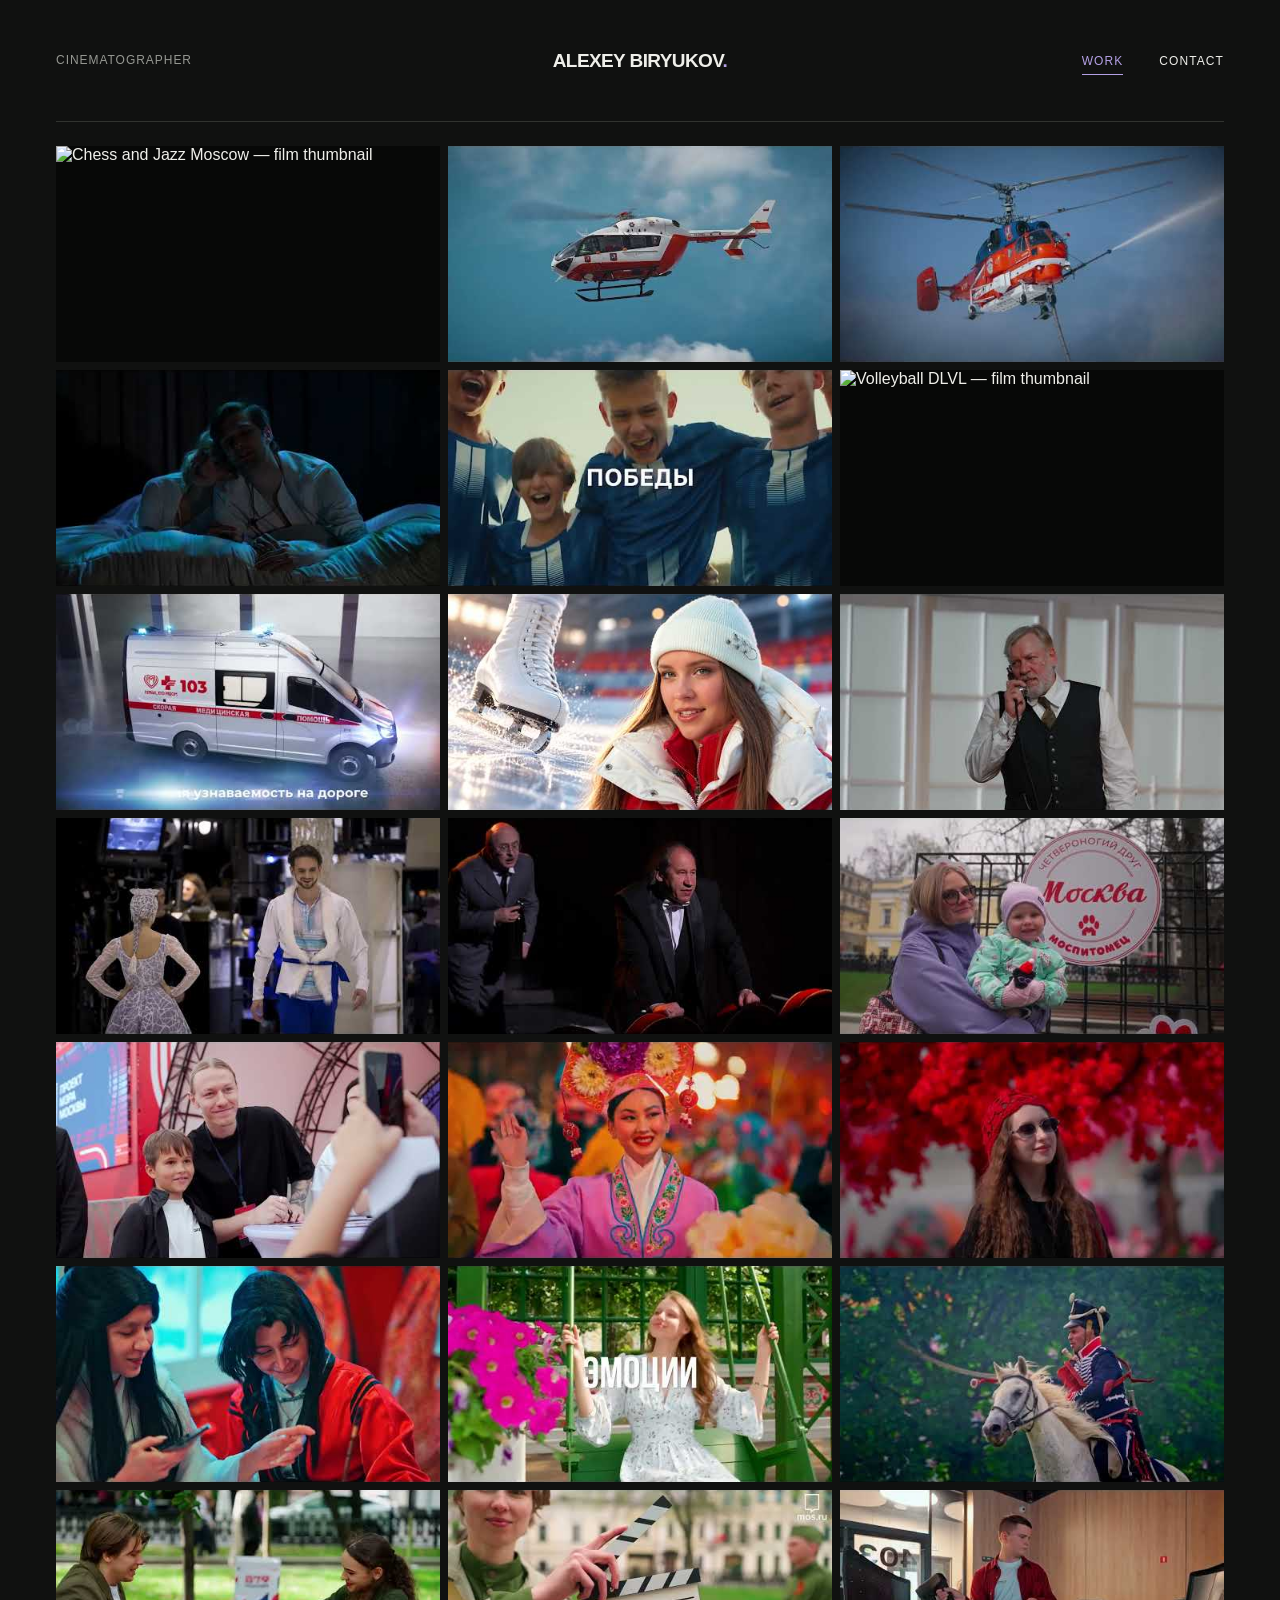
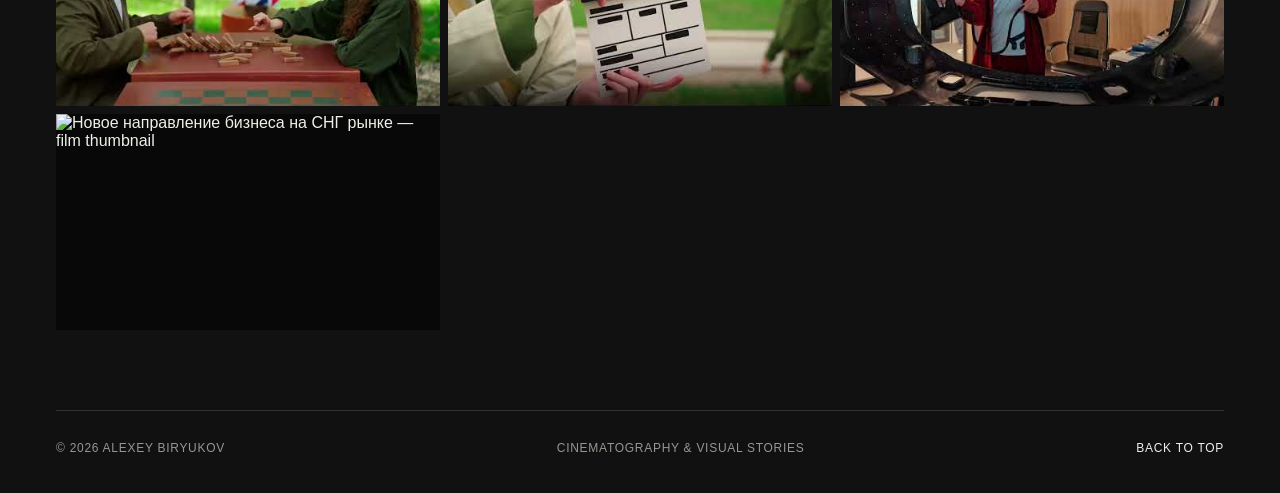
==== portfolio/index.html @ 1cf12673 "Connect all 18 matched RUTUBE copies and simplify player label" ====
<!doctype html>
<html lang="en">
<head>
  <meta charset="utf-8">
  <meta name="viewport" content="width=device-width, initial-scale=1">
  <meta name="theme-color" content="#101110">
  <meta name="description" content="Alexey Biryukov — cinematographer. Selected films and visual stories.">
  <title>Alexey Biryukov — Cinematographer</title>
  <link rel="icon" href="assets/favicon.svg" type="image/svg+xml">
  <link rel="stylesheet" href="styles.css?v=20261025-rutube-2">
  <script src="script.js?v=20261025-rutube-2" defer></script>
</head>
<body>
  <a class="skip-link" href="#work">Skip to work</a>
  <header class="site-header wrap">
    <span class="header-role">CINEMATOGRAPHER</span>
    <a class="wordmark" href="#top" aria-label="Alexey Biryukov — home">ALEXEY BIRYUKOV<span class="wordmark-dot">.</span></a>
    <nav aria-label="Main navigation">
      <a href="#work" aria-current="location">WORK</a>
      <a href="contact.html">CONTACT</a>
    </nav>
  </header>
  <main id="top">
    <section class="work wrap" id="work" aria-labelledby="work-title">
      <h1 class="visually-hidden" id="work-title">Alexey Biryukov — Work</h1>
      <div class="project-grid">
        <article class="project">
          <a class="project-preview" href="https://vimeo.com/1233458488" data-provider="vimeo" data-film="1233458488" data-title="Chess and Jazz Moscow" data-year="2026" data-duration="02:17" aria-label="Play Chess and Jazz Moscow">
            <img src="assets/chess-and-jazz.jpg" alt="Chess and Jazz Moscow — film thumbnail" width="1280" height="720" decoding="async">
            <span class="play-control" aria-hidden="true"><svg viewBox="0 0 24 24"><path d="m9 5 11 7-11 7Z" fill="currentColor"/></svg></span>
            <span class="preview-bottom"><span>Chess and Jazz Moscow</span><span>02:17</span></span>
          </a>
        </article>
        <article class="project">
          <a class="project-preview" href="https://www.youtube.com/watch?v=4YC6dkQCDuA" data-provider="youtube" data-film="4YC6dkQCDuA" data-title="Тактические учения по ликвидации пожара в комплексе высотных зданий" aria-label="Play Тактические учения по ликвидации пожара в комплексе высотных зданий">
            <img src="assets/youtube-4YC6dkQCDuA.jpg" alt="Тактические учения по ликвидации пожара в комплексе высотных зданий — film thumbnail" width="480" height="360" decoding="async">
            <span class="play-control" aria-hidden="true"><svg viewBox="0 0 24 24"><path d="m9 5 11 7-11 7Z" fill="currentColor"/></svg></span>
            <span class="preview-bottom"><span>Тактические учения по ликвидации пожара в комплексе высотных зданий</span><span>YouTube</span></span>
          </a>
        </article>
        <article class="project">
          <a class="project-preview" href="https://www.youtube.com/watch?v=8ewO22_iKRY" data-provider="youtube" data-film="8ewO22_iKRY" data-rutube="https://rutube.ru/video/private/145b2e53f9bdddb258f5649a69fe51ed/?p=450vq4P8IBsV1bPpIILTRw" data-title="Командно штабные учения" aria-label="Play Командно штабные учения">
            <img src="assets/youtube-8ewO22_iKRY.jpg" alt="Командно штабные учения — film thumbnail" width="480" height="360" decoding="async">
            <span class="play-control" aria-hidden="true"><svg viewBox="0 0 24 24"><path d="m9 5 11 7-11 7Z" fill="currentColor"/></svg></span>
            <span class="preview-bottom"><span>Командно штабные учения</span><span>YouTube</span></span>
          </a>
        </article>
        <article class="project">
          <a class="project-preview" href="https://www.youtube.com/watch?v=RvfMjYiypB0" data-provider="youtube" data-film="RvfMjYiypB0" data-rutube="https://rutube.ru/video/private/0df0de53f3f7be9fd464f7f9368309c0/?p=f9zIJ5e1gdu_Mg3Q4zWEKA" data-title="Серьги Примадонны  Театр на Ордынке" aria-label="Play Серьги Примадонны  Театр на Ордынке">
            <img src="assets/youtube-RvfMjYiypB0.jpg" alt="Серьги Примадонны  Театр на Ордынке — film thumbnail" width="480" height="360" loading="lazy" decoding="async">
            <span class="play-control" aria-hidden="true"><svg viewBox="0 0 24 24"><path d="m9 5 11 7-11 7Z" fill="currentColor"/></svg></span>
            <span class="preview-bottom"><span>Серьги Примадонны  Театр на Ордынке</span><span>YouTube</span></span>
          </a>
        </article>
        <article class="project">
          <a class="project-preview" href="https://www.youtube.com/watch?v=jBK-H5GsfAU" data-provider="youtube" data-film="jBK-H5GsfAU" data-rutube="https://rutube.ru/video/private/e685a7b7a64037cf6dd77be345446da7/?p=OcoLAkexvU_kjVS2_KOd3g" data-title="МосФото Видео" aria-label="Play МосФото Видео">
            <img src="assets/youtube-jBK-H5GsfAU.jpg" alt="МосФото Видео — film thumbnail" width="480" height="360" loading="lazy" decoding="async">
            <span class="play-control" aria-hidden="true"><svg viewBox="0 0 24 24"><path d="m9 5 11 7-11 7Z" fill="currentColor"/></svg></span>
            <span class="preview-bottom"><span>МосФото Видео</span><span>YouTube</span></span>
          </a>
        </article>
        <article class="project">
          <a class="project-preview" href="https://vimeo.com/1233450452" data-provider="vimeo" data-film="1233450452" data-title="Volleyball DLVL" data-year="2026" data-duration="04:27" aria-label="Play Volleyball DLVL">
            <img src="assets/volleyball-dlvl.jpg" alt="Volleyball DLVL — film thumbnail" width="1280" height="720" loading="lazy" decoding="async">
            <span class="play-control" aria-hidden="true"><svg viewBox="0 0 24 24"><path d="m9 5 11 7-11 7Z" fill="currentColor"/></svg></span>
            <span class="preview-bottom"><span>Volleyball DLVL</span><span>04:27</span></span>
          </a>
        </article>
        <article class="project">
          <a class="project-preview" href="https://www.youtube.com/watch?v=MxDGAXU1fJs" data-provider="youtube" data-film="MxDGAXU1fJs" data-rutube="https://rutube.ru/video/private/01af74150c84bc4d0b35ddb375cbfc64/?p=C6qCa1CqHqsPPH6d1Rp7qQ" data-title="Скорая медицинская помощь" aria-label="Play Скорая медицинская помощь">
            <img src="assets/youtube-MxDGAXU1fJs.jpg" alt="Скорая медицинская помощь — film thumbnail" width="480" height="360" loading="lazy" decoding="async">
            <span class="play-control" aria-hidden="true"><svg viewBox="0 0 24 24"><path d="m9 5 11 7-11 7Z" fill="currentColor"/></svg></span>
            <span class="preview-bottom"><span>Скорая медицинская помощь</span><span>YouTube</span></span>
          </a>
        </article>
        <article class="project">
          <a class="project-preview" href="https://www.youtube.com/watch?v=Kdjdr97Ounc" data-provider="youtube" data-film="Kdjdr97Ounc" data-rutube="https://rutube.ru/video/private/f36e2f47695ffd7fc5e341b0f85517c5/?p=excIhNuCTGHOjn9lcdfpLQ" data-title="ЕТП Тренер по катанию на каньках" aria-label="Play ЕТП Тренер по катанию на каньках">
            <img src="assets/youtube-Kdjdr97Ounc.jpg" alt="ЕТП Тренер по катанию на каньках — film thumbnail" width="480" height="360" loading="lazy" decoding="async">
            <span class="play-control" aria-hidden="true"><svg viewBox="0 0 24 24"><path d="m9 5 11 7-11 7Z" fill="currentColor"/></svg></span>
            <span class="preview-bottom"><span>ЕТП Тренер по катанию на каньках</span><span>YouTube</span></span>
          </a>
        </article>
        <article class="project">
          <a class="project-preview" href="https://www.youtube.com/watch?v=581XOoVloQ8" data-provider="youtube" data-film="581XOoVloQ8" data-rutube="https://rutube.ru/video/private/d359a73069ef5ddeee9867811a2e0b66/?p=20dyp3_HW7nONWx8ch7PFQ" data-title="Мастерская 12 Никиты Михалкова  Собачье Сердце" aria-label="Play Мастерская 12 Никиты Михалкова  Собачье Сердце">
            <img src="assets/youtube-581XOoVloQ8.jpg" alt="Мастерская 12 Никиты Михалкова  Собачье Сердце — film thumbnail" width="480" height="360" loading="lazy" decoding="async">
            <span class="play-control" aria-hidden="true"><svg viewBox="0 0 24 24"><path d="m9 5 11 7-11 7Z" fill="currentColor"/></svg></span>
            <span class="preview-bottom"><span>Мастерская 12 Никиты Михалкова  Собачье Сердце</span><span>YouTube</span></span>
          </a>
        </article>
        <article class="project">
          <a class="project-preview" href="https://www.youtube.com/watch?v=wHbSiN3iFlk" data-provider="youtube" data-film="wHbSiN3iFlk" data-rutube="https://rutube.ru/video/private/25febf4910446620bc9d786a24c55bbf/?p=U-BIeTx0uq1mQ_XUshjCMw" data-title="ЕТП Балерина" aria-label="Play ЕТП Балерина">
            <img src="assets/youtube-wHbSiN3iFlk.jpg" alt="ЕТП Балерина — film thumbnail" width="480" height="360" loading="lazy" decoding="async">
            <span class="play-control" aria-hidden="true"><svg viewBox="0 0 24 24"><path d="m9 5 11 7-11 7Z" fill="currentColor"/></svg></span>
            <span class="preview-bottom"><span>ЕТП Балерина</span><span>YouTube</span></span>
          </a>
        </article>
        <article class="project">
          <a class="project-preview" href="https://www.youtube.com/watch?v=M7MMdFPBB64" data-provider="youtube" data-film="M7MMdFPBB64" data-rutube="https://rutube.ru/video/private/19bd47d039f31091dc0e0985dc846d8e/?p=1AEmVCDjxQnPAexE1wQMzw" data-title="Трейлер  17 Мгновений весны" aria-label="Play Трейлер  17 Мгновений весны">
            <img src="assets/youtube-M7MMdFPBB64.jpg" alt="Трейлер  17 Мгновений весны — film thumbnail" width="480" height="360" loading="lazy" decoding="async">
            <span class="play-control" aria-hidden="true"><svg viewBox="0 0 24 24"><path d="m9 5 11 7-11 7Z" fill="currentColor"/></svg></span>
            <span class="preview-bottom"><span>Трейлер  17 Мгновений весны</span><span>YouTube</span></span>
          </a>
        </article>
        <article class="project">
          <a class="project-preview" href="https://www.youtube.com/watch?v=Rg200n1icYg" data-provider="youtube" data-film="Rg200n1icYg" data-rutube="https://rutube.ru/video/private/483df549ff94e75f1e455e61a7c4a49d/?p=QvJ9oINSv2MQwTgpDSsqMg" data-title="2026 04 Моспитомец х Четвероногий друг clean" aria-label="Play 2026 04 Моспитомец х Четвероногий друг clean">
            <img src="assets/youtube-Rg200n1icYg.jpg" alt="2026 04 Моспитомец х Четвероногий друг clean — film thumbnail" width="480" height="360" loading="lazy" decoding="async">
            <span class="play-control" aria-hidden="true"><svg viewBox="0 0 24 24"><path d="m9 5 11 7-11 7Z" fill="currentColor"/></svg></span>
            <span class="preview-bottom"><span>2026 04 Моспитомец х Четвероногий друг clean</span><span>YouTube</span></span>
          </a>
        </article>
        <article class="project">
          <a class="project-preview" href="https://www.youtube.com/watch?v=jP9729A4-Es" data-provider="youtube" data-film="jP9729A4-Es" data-rutube="https://rutube.ru/video/private/8dcbd4f981357c66004d1c467c33a785/?p=sVOQjwaQmq4W5rZ6pKxN8A" data-title="День и ночь Московского спорта" aria-label="Play День и ночь Московского спорта">
            <img src="assets/youtube-jP9729A4-Es.jpg" alt="День и ночь Московского спорта — film thumbnail" width="480" height="360" loading="lazy" decoding="async">
            <span class="play-control" aria-hidden="true"><svg viewBox="0 0 24 24"><path d="m9 5 11 7-11 7Z" fill="currentColor"/></svg></span>
            <span class="preview-bottom"><span>День и ночь Московского спорта</span><span>YouTube</span></span>
          </a>
        </article>
        <article class="project">
          <a class="project-preview" href="https://www.youtube.com/watch?v=Ytj88xTCDbI" data-provider="youtube" data-film="Ytj88xTCDbI" data-rutube="https://rutube.ru/video/private/32f42270ee9e59f8f045b99a14c48a11/?p=cm1TxpSz3lmYAVAMEKr90A" data-title="Китайский Новый Год" aria-label="Play Китайский Новый Год">
            <img src="assets/youtube-Ytj88xTCDbI.jpg" alt="Китайский Новый Год — film thumbnail" width="480" height="360" loading="lazy" decoding="async">
            <span class="play-control" aria-hidden="true"><svg viewBox="0 0 24 24"><path d="m9 5 11 7-11 7Z" fill="currentColor"/></svg></span>
            <span class="preview-bottom"><span>Китайский Новый Год</span><span>YouTube</span></span>
          </a>
        </article>
        <article class="project">
          <a class="project-preview" href="https://www.youtube.com/watch?v=N9-zpqrKaHE" data-provider="youtube" data-film="N9-zpqrKaHE" data-rutube="https://rutube.ru/video/private/3759f0070347d64ab1ec9d58f17653b2/?p=ioTGAdjlauFXYcukN_llHw" data-title="Фестиваль пасхальный дар" aria-label="Play Фестиваль пасхальный дар">
            <img src="assets/youtube-N9-zpqrKaHE.jpg" alt="Фестиваль пасхальный дар — film thumbnail" width="480" height="360" loading="lazy" decoding="async">
            <span class="play-control" aria-hidden="true"><svg viewBox="0 0 24 24"><path d="m9 5 11 7-11 7Z" fill="currentColor"/></svg></span>
            <span class="preview-bottom"><span>Фестиваль пасхальный дар</span><span>YouTube</span></span>
          </a>
        </article>
        <article class="project">
          <a class="project-preview" href="https://www.youtube.com/watch?v=hL1-nxjtbCE" data-provider="youtube" data-film="hL1-nxjtbCE" data-rutube="https://rutube.ru/video/private/bc6f4e95bc87ea2ebcfb752d6208991f/?p=ApXmaSZS7fr1vLsE5POHaw" data-title="Китайский Новый 2026" aria-label="Play Китайский Новый 2026">
            <img src="assets/youtube-hL1-nxjtbCE.jpg" alt="Китайский Новый 2026 — film thumbnail" width="480" height="360" loading="lazy" decoding="async">
            <span class="play-control" aria-hidden="true"><svg viewBox="0 0 24 24"><path d="m9 5 11 7-11 7Z" fill="currentColor"/></svg></span>
            <span class="preview-bottom"><span>Китайский Новый 2026</span><span>YouTube</span></span>
          </a>
        </article>
        <article class="project">
          <a class="project-preview" href="https://www.youtube.com/watch?v=HWIoYw4JxLo" data-provider="youtube" data-film="HWIoYw4JxLo" data-rutube="https://rutube.ru/video/private/f88860be48a16638df4d8115616889e6/?p=G0-Rt3WXgekWj7qurPYO2Q" data-title="Мосфото Сады и цветы" aria-label="Play Мосфото Сады и цветы">
            <img src="assets/youtube-HWIoYw4JxLo.jpg" alt="Мосфото Сады и цветы — film thumbnail" width="480" height="360" loading="lazy" decoding="async">
            <span class="play-control" aria-hidden="true"><svg viewBox="0 0 24 24"><path d="m9 5 11 7-11 7Z" fill="currentColor"/></svg></span>
            <span class="preview-bottom"><span>Мосфото Сады и цветы</span><span>YouTube</span></span>
          </a>
        </article>
        <article class="project">
          <a class="project-preview" href="https://www.youtube.com/watch?v=xrHfIE2-Q1I" data-provider="youtube" data-film="xrHfIE2-Q1I" data-rutube="https://rutube.ru/video/private/7e657d75090606aa038c10db1e5f6a2d/?p=ZvldDnUotlRBvvhtGiCqYQ" data-title="Лето в Москве Анонс" aria-label="Play Лето в Москве Анонс">
            <img src="assets/youtube-xrHfIE2-Q1I.jpg" alt="Лето в Москве Анонс — film thumbnail" width="480" height="360" loading="lazy" decoding="async">
            <span class="play-control" aria-hidden="true"><svg viewBox="0 0 24 24"><path d="m9 5 11 7-11 7Z" fill="currentColor"/></svg></span>
            <span class="preview-bottom"><span>Лето в Москве Анонс</span><span>YouTube</span></span>
          </a>
        </article>
        <article class="project">
          <a class="project-preview" href="https://www.youtube.com/watch?v=f7lTzxu-bhg" data-provider="youtube" data-film="f7lTzxu-bhg" data-rutube="https://rutube.ru/video/private/6d91cd0e0a0dbd9cb1e92a1b28c5d5fa/?p=Q-aya9E-WlhyCcC9ZBBckA" data-title="День города 2026" aria-label="Play День города 2026">
            <img src="assets/youtube-f7lTzxu-bhg.jpg" alt="День города 2026 — film thumbnail" width="480" height="360" loading="lazy" decoding="async">
            <span class="play-control" aria-hidden="true"><svg viewBox="0 0 24 24"><path d="m9 5 11 7-11 7Z" fill="currentColor"/></svg></span>
            <span class="preview-bottom"><span>День города 2026</span><span>YouTube</span></span>
          </a>
        </article>
        <article class="project">
          <a class="project-preview" href="https://www.youtube.com/watch?v=a0kPwZIQ5Oo" data-provider="youtube" data-film="a0kPwZIQ5Oo" data-rutube="https://rutube.ru/video/private/e53bec616fb615bc53469633b048e7bd/?p=573RP7VtxP0F8BdqOVvX_g" data-title="9 Мая" aria-label="Play 9 Мая">
            <img src="assets/youtube-a0kPwZIQ5Oo.jpg" alt="9 Мая — film thumbnail" width="480" height="360" loading="lazy" decoding="async">
            <span class="play-control" aria-hidden="true"><svg viewBox="0 0 24 24"><path d="m9 5 11 7-11 7Z" fill="currentColor"/></svg></span>
            <span class="preview-bottom"><span>9 Мая</span><span>YouTube</span></span>
          </a>
        </article>
        <article class="project">
          <a class="project-preview" href="https://www.youtube.com/watch?v=rYlFsQ6dHuI" data-provider="youtube" data-film="rYlFsQ6dHuI" data-rutube="https://rutube.ru/video/private/0befc47b116caf5035e23df297dc885c/?p=BCfP0A6JCxltBRaAWOzjuA" data-title="ТехноЛогично" aria-label="Play ТехноЛогично">
            <img src="assets/youtube-rYlFsQ6dHuI.jpg" alt="ТехноЛогично — film thumbnail" width="480" height="360" loading="lazy" decoding="async">
            <span class="play-control" aria-hidden="true"><svg viewBox="0 0 24 24"><path d="m9 5 11 7-11 7Z" fill="currentColor"/></svg></span>
            <span class="preview-bottom"><span>ТехноЛогично</span><span>YouTube</span></span>
          </a>
        </article>
        <article class="project">
          <a class="project-preview" href="https://www.youtube.com/watch?v=fUOPJE0zx6M" data-provider="youtube" data-film="fUOPJE0zx6M" data-title="Новое направление бизнеса на СНГ рынке"  aria-label="Play Новое направление бизнеса на СНГ рынке">
            <img src="assets/ecomartem-business.jpg" alt="Новое направление бизнеса на СНГ рынке — film thumbnail" width="1280" height="720" loading="lazy" decoding="async">
            <span class="play-control" aria-hidden="true"><svg viewBox="0 0 24 24"><path d="m9 5 11 7-11 7Z" fill="currentColor"/></svg></span>
            <span class="preview-bottom"><span>Новое направление бизнеса на СНГ рынке</span><span>YouTube</span></span>
          </a>
        </article>
      </div>
    </section>
  </main>
  <footer class="site-footer wrap"><span>© <span id="year">2026</span> ALEXEY BIRYUKOV</span><span>CINEMATOGRAPHY & VISUAL STORIES</span><a href="#top">BACK TO TOP</a></footer>
  <dialog class="film-dialog" aria-labelledby="film-title">
    <div class="dialog-header"><h2 id="film-title">Новое направление бизнеса на СНГ рынке</h2><button class="close-film" type="button" aria-label="Close film">CLOSE <span aria-hidden="true">×</span></button></div>
    <div class="player-choices" role="group" aria-label="Choose video player" hidden>
      <span class="player-label">PLAYER</span>
      <button type="button" data-player="primary" aria-pressed="true">YouTube</button>
      <button type="button" data-player="rutube" aria-pressed="false">RUTUBE</button>
    </div>
    <div class="player-shell"><p class="player-loading" role="status">Loading film…</p><div id="player-mount"></div></div>
    <div class="dialog-footer"><span>YouTube</span><a href="https://www.youtube.com/watch?v=fUOPJE0zx6M" target="_blank" rel="noopener noreferrer">Watch on YouTube</a></div>
  </dialog>
</body>
</html>
---- portfolio/styles.css ----
:root{color-scheme:dark;--bg:#101110;--text:#efefea;--muted:#969892;--line:#31332f;--accent:#b4a0e5;font-family:Arial,Helvetica,sans-serif;font-synthesis:none;scroll-behavior:smooth;scroll-padding-top:28px}
*{box-sizing:border-box}body{margin:0;background:var(--bg);color:var(--text);-webkit-font-smoothing:antialiased}body.player-open{overflow:hidden}a{color:inherit;text-decoration:none}button{font:inherit;color:inherit}a,button{-webkit-tap-highlight-color:transparent}a:focus-visible,button:focus-visible{outline:2px solid var(--accent);outline-offset:7px}::selection{background:var(--accent);color:var(--bg)}.wrap{width:calc(100% - 112px);max-width:1664px;margin-inline:auto}.muted{color:var(--muted)}.skip-link{position:fixed;top:12px;left:12px;transform:translateY(-180%);z-index:100;background:var(--text);color:var(--bg);padding:14px}.skip-link:focus{transform:translateY(0)}
.site-header{height:122px;display:grid;grid-template-columns:1fr auto 1fr;align-items:center;border-bottom:1px solid var(--line)}.wordmark{white-space:nowrap;font-size:19px;font-weight:700;letter-spacing:-.6px;line-height:1.05}.wordmark-dot{color:var(--accent)}.header-role{font-size:12px;line-height:1.6;letter-spacing:.08em;color:var(--muted);margin-left:0}nav{display:flex;gap:36px;justify-self:end}nav a,.text-link{font-size:12px;letter-spacing:.09em;position:relative;padding-block:12px}nav a::after,.text-link::after{content:"";position:absolute;left:0;bottom:5px;width:100%;height:1px;background:var(--accent);transform:scaleX(0);transform-origin:left;transition:transform .3s}nav a:hover::after,nav a[aria-current]::after,.text-link:hover::after{transform:scaleX(1)}
nav a{transition:color .3s}nav a:hover,nav a[aria-current]{color:var(--accent)}.site-footer a:hover,.dialog-footer a:hover,.close-film:hover{color:var(--accent)}
.visually-hidden{position:absolute;width:1px;height:1px;padding:0;margin:-1px;overflow:hidden;clip:rect(0,0,0,0);white-space:nowrap;border:0}
.work{padding-top:24px;padding-bottom:80px;border-bottom:1px solid var(--line)}.project-grid{display:grid;grid-template-columns:repeat(3,minmax(0,1fr));gap:8px}.project{min-width:0}.project-preview{display:block;position:relative;aspect-ratio:16/9;overflow:hidden;background:#070807;isolation:isolate}.project-preview img{display:block;width:100%;height:100%;object-fit:cover;transition:transform .8s cubic-bezier(.22,1,.36,1),filter .6s}.project-preview::after{content:"";position:absolute;inset:0;background:linear-gradient(transparent 45%,rgba(0,0,0,.8));opacity:0;transition:opacity .35s;pointer-events:none}.preview-bottom{position:absolute;left:18px;right:18px;bottom:16px;display:flex;justify-content:space-between;gap:12px;z-index:1;font-size:12px;letter-spacing:.06em;opacity:0;transform:translateY(5px);transition:opacity .35s,transform .35s}.preview-bottom>span:last-child{color:#ddd;white-space:nowrap}.play-control{position:absolute;left:50%;top:50%;transform:translate(-50%,-50%);display:grid;place-items:center;width:48px;height:48px;border:1px solid var(--accent);color:var(--accent);border-radius:50%;background:rgba(35,24,53,.5);backdrop-filter:blur(8px);z-index:2;opacity:0;transition:opacity .35s}.play-control svg{width:22px;height:22px}.project-preview:hover img,.project-preview:focus-visible img{transform:scale(1.035);filter:brightness(.8)}.project-preview:hover::after,.project-preview:focus-visible::after,.project-preview:hover .play-control,.project-preview:focus-visible .play-control{opacity:1}.project-preview:hover .preview-bottom,.project-preview:focus-visible .preview-bottom{opacity:1;transform:translateY(0)}.site-footer{padding-block:30px 38px;display:flex;justify-content:space-between;gap:24px;color:var(--muted);font-size:12px;letter-spacing:.06em}.site-footer a{color:var(--text)}
.film-dialog{width:min(1200px,calc(100% - 48px));max-width:none;max-height:calc(100dvh - 40px);padding:24px;border:1px solid var(--line);background:#101110;color:var(--text);overflow:auto}.film-dialog::backdrop{background:rgba(0,0,0,.9);backdrop-filter:blur(10px)}.dialog-header,.dialog-footer{display:flex;align-items:center;justify-content:space-between;gap:24px}.dialog-header{margin-bottom:22px}.dialog-header h2{font-size:20px;font-weight:400;margin:0}.close-film{background:none;border:0;cursor:pointer;font-size:12px;letter-spacing:.1em;display:flex;align-items:center;gap:20px;min-height:44px}.close-film span{font-size:30px;font-weight:300}.player-shell{position:relative;aspect-ratio:16/9;background:#000}.player-loading{position:absolute;inset:0;display:grid;place-items:center;margin:0;color:var(--muted);font-size:14px}.player-loading[hidden]{display:none}#player-mount,#player-mount iframe{position:absolute;inset:0;width:100%;height:100%;border:0}.dialog-footer{padding-top:21px;font-size:13px;color:var(--muted)}.dialog-footer a{color:var(--text);text-decoration:underline;text-underline-offset:5px}
@media(max-width:1000px){.wrap{width:calc(100% - 64px)}.header-role{margin-left:0}nav{gap:24px}.site-footer>span:nth-child(2){display:none}}
@media(max-width:760px){.site-header{grid-template-columns:1fr auto}.project-grid{grid-template-columns:repeat(2,minmax(0,1fr))}.header-role{display:none}}
@media(max-width:600px){.wrap{width:calc(100% - 36px)}.site-header{height:99px}.wordmark{font-size:16px}nav{gap:19px}nav a{font-size:12px;letter-spacing:.04em;padding-block:15px}.work{padding-top:18px;padding-bottom:44px}.project-grid{grid-template-columns:1fr;gap:12px}.site-footer{font-size:12px;gap:12px;padding-block:25px}.film-dialog{width:calc(100% - 20px);padding:14px;max-height:calc(100dvh - 20px)}.dialog-header{margin-bottom:12px;gap:10px}.dialog-header h2{font-size:17px}.close-film{gap:10px;font-size:12px}}
@media(hover:none){.preview-bottom,.play-control,.project-preview::after{opacity:1}.preview-bottom{transform:none}}
.contact-page{min-height:100svh;display:flex;flex-direction:column}.contact-page .site-header{flex-shrink:0}.contact-main{flex:1;display:grid;grid-template-columns:1fr 2fr;align-content:start;gap:48px;padding-block:100px 120px;border-bottom:1px solid var(--line)}.contact-main h1{font-size:14px;font-weight:400;letter-spacing:.12em;text-transform:uppercase;margin:0;padding-top:22px;color:var(--muted)}.contact-list{font-style:normal;max-width:900px}.contact-list a{display:grid;grid-template-columns:140px minmax(0,1fr);align-items:center;gap:24px;padding:12px 0 16px;margin-bottom:8px;border-bottom:1px solid var(--line);transition:color .3s,border-color .3s}.contact-list a:last-child{margin-bottom:0}.contact-list a:hover{color:var(--accent);border-color:var(--accent)}.contact-icon{color:var(--accent);width:16px;height:16px;flex-shrink:0}.contact-label{display:flex;align-items:center;gap:12px;font-size:12px;letter-spacing:.09em;color:var(--muted)}.contact-value{font-size:14px;letter-spacing:0;overflow-wrap:anywhere;line-height:1.3}
@media(max-width:1000px){.contact-main{grid-template-columns:1fr 3fr;gap:32px}.contact-list a{grid-template-columns:1fr;gap:12px}}
@media(max-width:600px){.contact-main{display:block;padding-block:48px 64px}.contact-main h1{padding-top:0;margin-bottom:28px}.contact-list a{padding-block:12px 16px}.contact-value{font-size:14px}}
@media(max-width:380px){.wordmark{font-size:14px}nav{gap:12px}}
@media(prefers-reduced-motion:reduce){:root{scroll-behavior:auto}*,*::before,*::after{transition:none!important;animation:none!important}}

.preview-bottom>span:first-child{min-width:0;display:-webkit-box;-webkit-line-clamp:2;-webkit-box-orient:vertical;overflow:hidden;line-height:1.4}.preview-bottom>span:last-child{flex-shrink:0}.dialog-header h2{min-width:0;overflow-wrap:anywhere}.close-film{flex-shrink:0}
.player-choices{display:flex;align-items:center;flex-wrap:wrap;gap:8px;margin-bottom:16px}.player-choices[hidden]{display:none}.player-label{font-size:10px;letter-spacing:.12em;color:var(--muted);margin-right:8px}.player-choices button{min-height:44px;padding:10px 16px;border:1px solid var(--line);border-radius:4px;background:transparent;font-size:13px;cursor:pointer;transition:background .2s,border-color .2s,color .2s}.player-choices button:hover{border-color:var(--accent)}.player-choices button[aria-pressed="true"]{color:var(--accent);border-color:var(--accent);background:rgba(180,160,229,.1)}
@media(max-width:600px){.player-label{position:absolute;width:1px;height:1px;overflow:hidden;clip:rect(0,0,0,0)}.player-choices{gap:8px;margin-bottom:12px}.player-choices button{padding-inline:12px}}
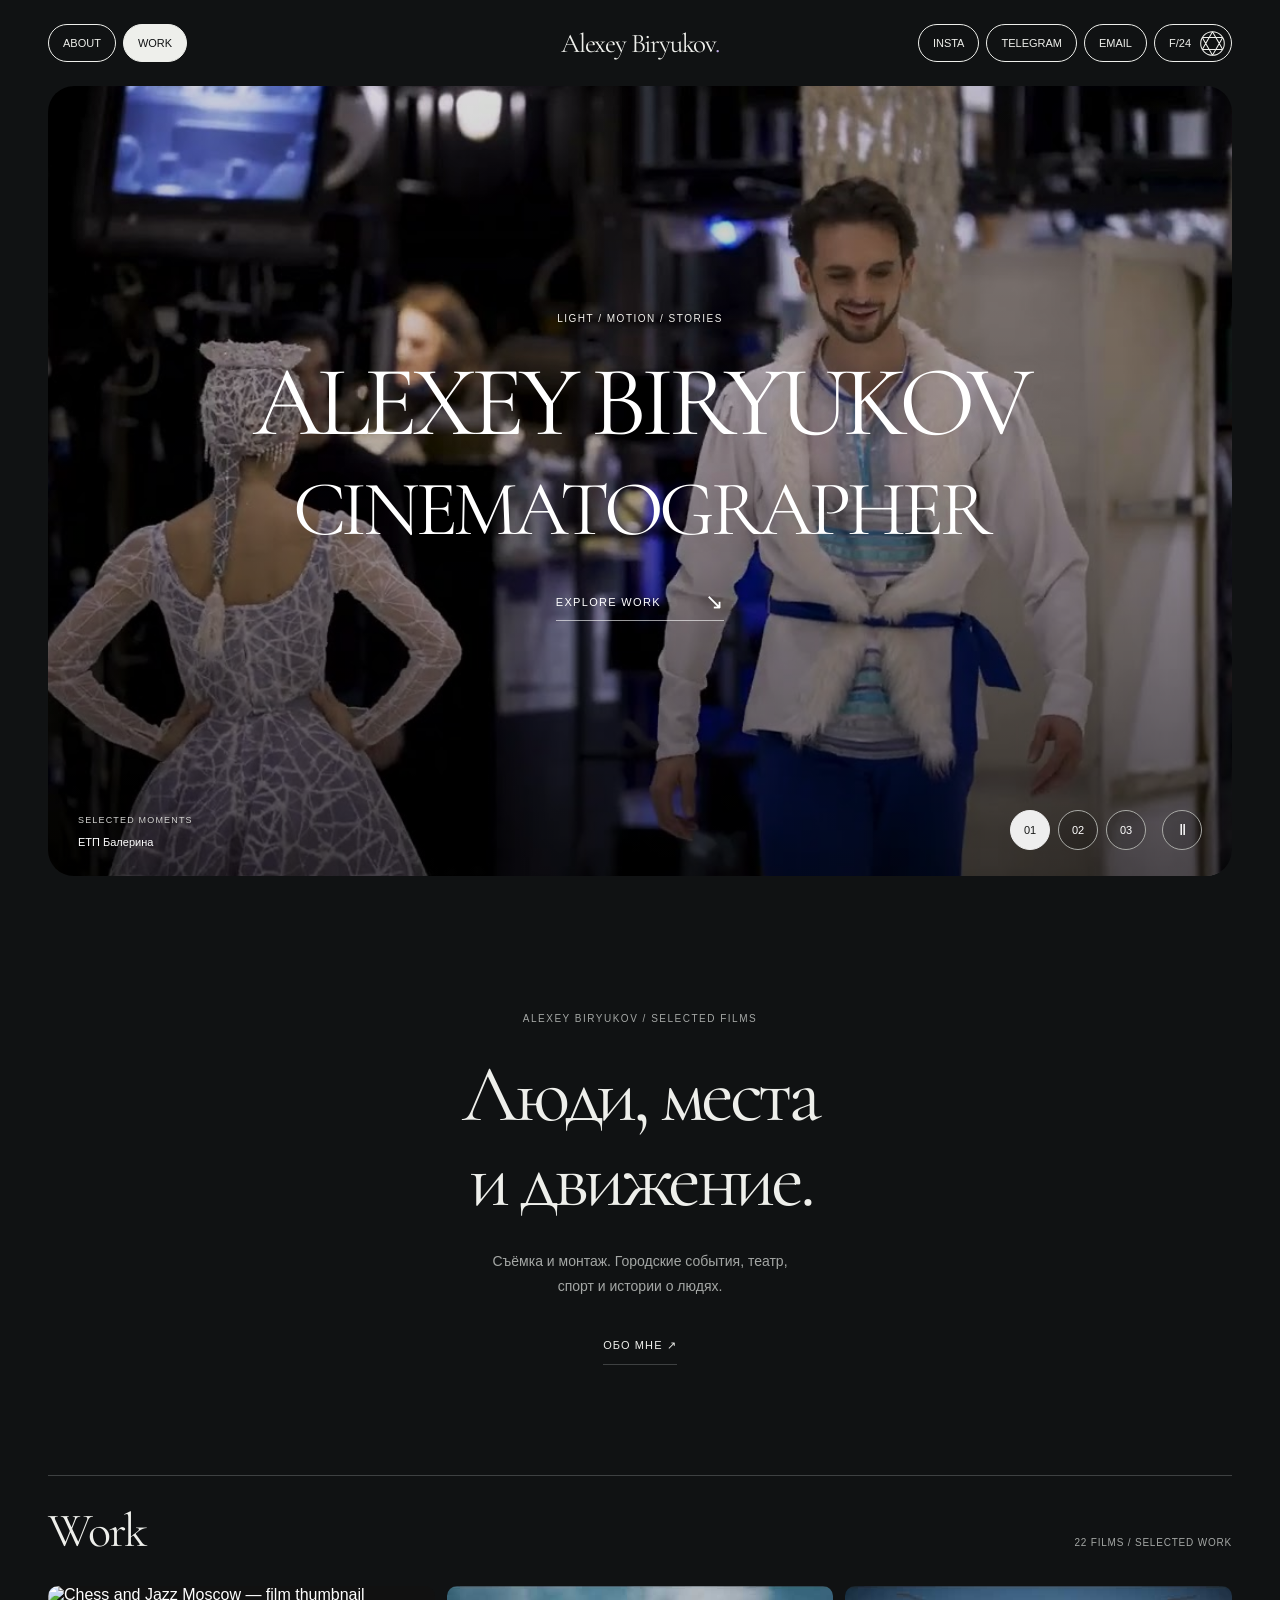
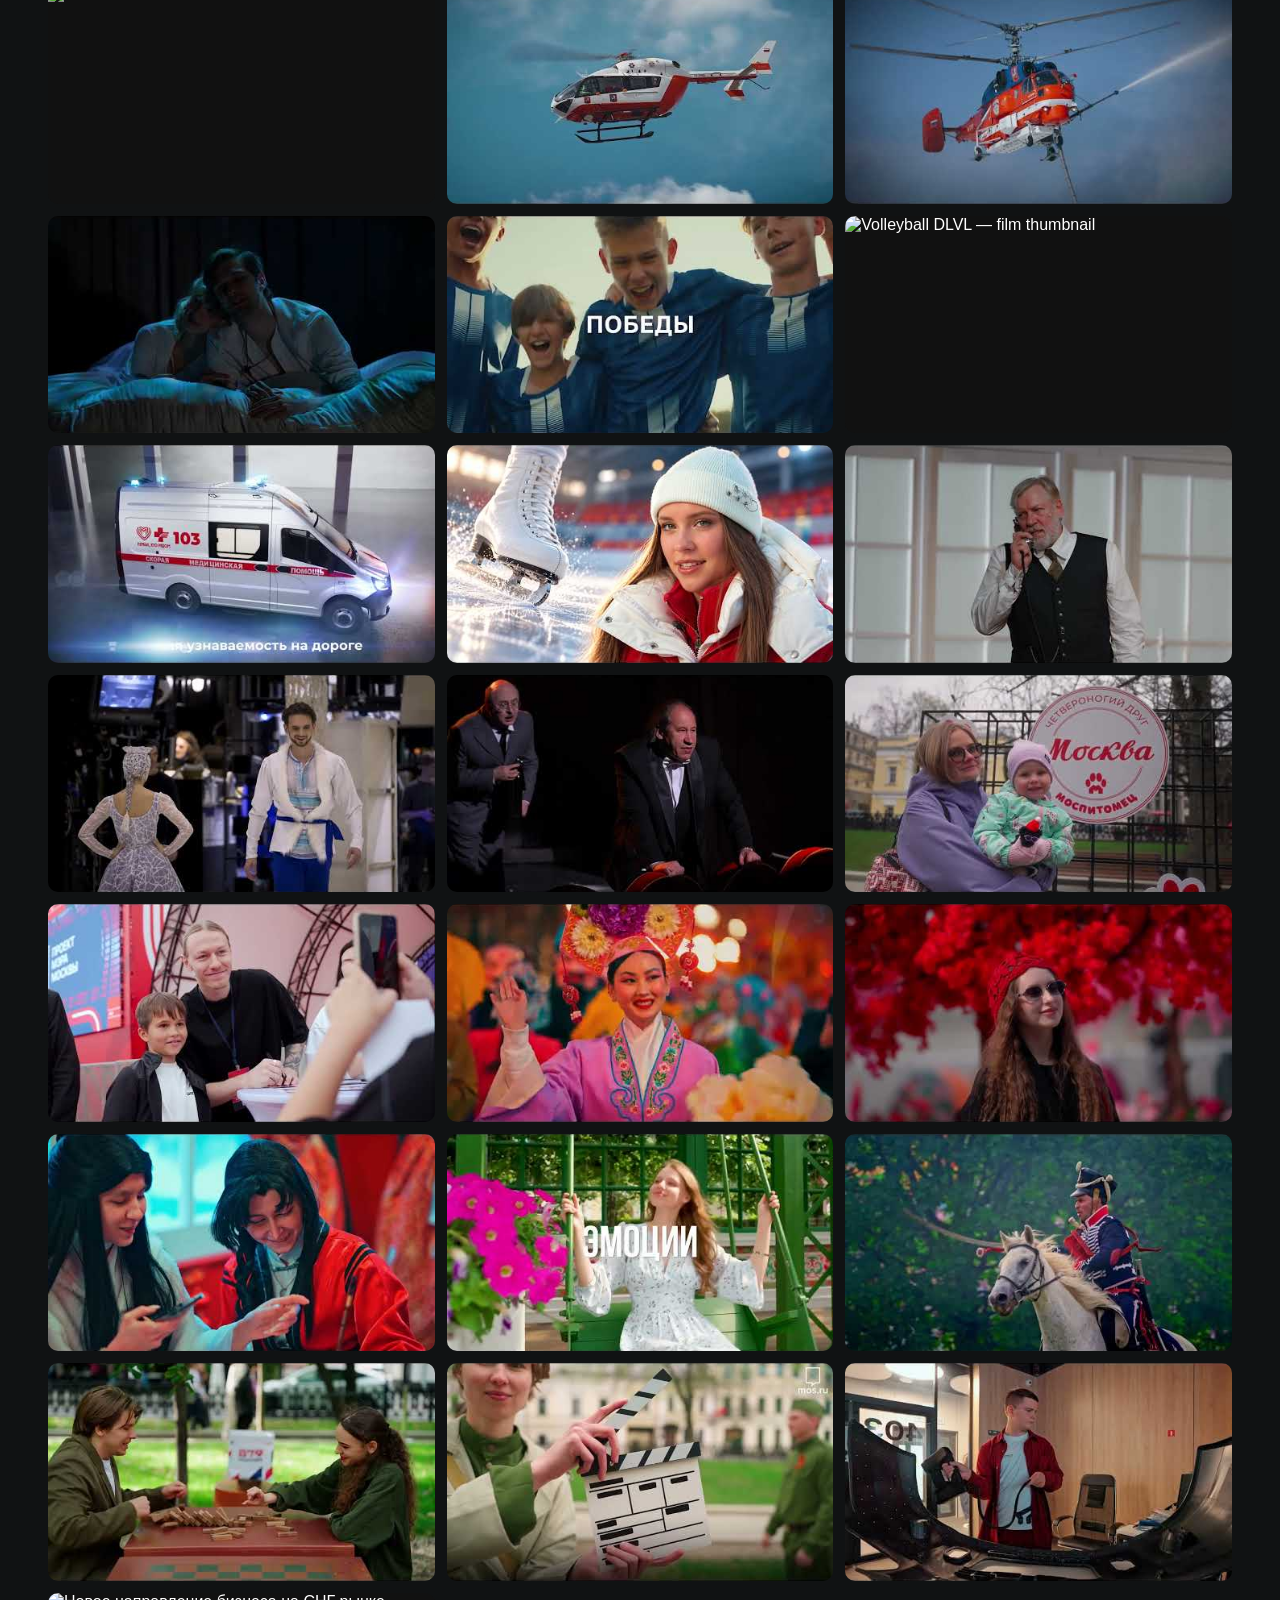
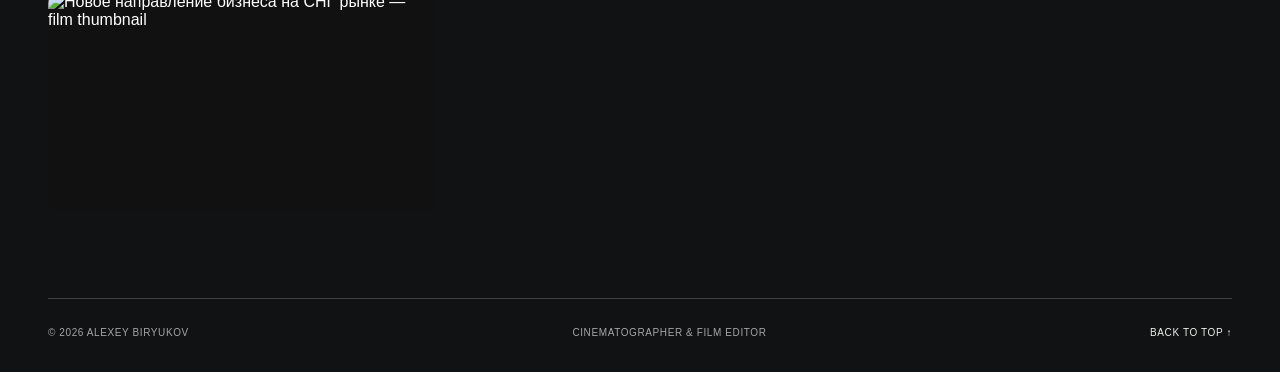
==== commit a10fd198: "Redesign portfolio with cinematic hero, About page and light/dark themes" ====
--- a/portfolio/index.html
+++ b/portfolio/index.html
@@ -7,32 +7,49 @@
   <meta name="description" content="Alexey Biryukov — cinematographer. Selected films and visual stories.">
   <title>Alexey Biryukov — Cinematographer</title>
   <link rel="icon" href="assets/favicon.svg" type="image/svg+xml">
-  <link rel="stylesheet" href="styles.css?v=20261025-rutube-2">
-  <script src="script.js?v=20261025-rutube-2" defer></script>
+  <script src="theme.js?v=20261026-redesign-1"></script>
+  <link rel="stylesheet" href="styles.css?v=20261026-redesign-1">
+  <script src="script.js?v=20261026-redesign-1" defer></script>
 </head>
 <body>
   <a class="skip-link" href="#work">Skip to work</a>
-  <header class="site-header wrap">
-    <span class="header-role">CINEMATOGRAPHER</span>
-    <a class="wordmark" href="#top" aria-label="Alexey Biryukov — home">ALEXEY BIRYUKOV<span class="wordmark-dot">.</span></a>
-    <nav aria-label="Main navigation">
-      <a href="#work" aria-current="location">WORK</a>
-      <a href="contact.html">CONTACT</a>
+    <header class="site-header wrap">
+    <nav class="page-nav" aria-label="Main navigation">
+      <a class="pill" href="about.html">ABOUT</a>
+      <a class="pill" href="#work" aria-current="page">WORK</a>
+    </nav>
+    <a class="wordmark" href="index.html" aria-label="Alexey Biryukov — home">Alexey Biryukov<span>.</span></a>
+    <nav class="social-nav" aria-label="Social links and appearance">
+      <a class="pill" href="https://www.instagram.com/albirshot/" target="_blank" rel="noopener noreferrer">INSTA</a>
+      <a class="pill" href="https://t.me/albirshot" target="_blank" rel="noopener noreferrer">TELEGRAM</a>
+      <a class="pill" href="mailto:albirshot@gmail.com">EMAIL</a>
+      <button class="pill theme-toggle" type="button" aria-label="Включить светлую тему" aria-pressed="false"><span class="theme-label">F/24</span><svg class="aperture-icon" viewBox="0 0 32 32" fill="none" aria-hidden="true"><circle cx="16" cy="16" r="14" stroke="currentColor" stroke-width="1.2"/><path d="M16 2 24 16 16 30M3.9 9 20 9 28.1 23M3.9 23 12 9 28.1 9M16 30 8 16 16 2M28.1 23 12 23 3.9 9M28.1 9 20 23 3.9 23" stroke="currentColor" stroke-width="1.2"/></svg></button>
     </nav>
   </header>
   <main id="top">
+    <section class="hero wrap" aria-labelledby="hero-title">
+      <div class="hero-visuals" aria-hidden="true">
+        <img class="hero-frame is-active" src="assets/hero-wHbSiN3iFlk.jpg" alt="" width="1280" height="720" fetchpriority="high">
+        <img class="hero-frame" src="assets/hero-M7MMdFPBB64.jpg" alt="" width="1280" height="720" decoding="async">
+        <img class="hero-frame" src="assets/hero-Ytj88xTCDbI.jpg" alt="" width="1280" height="720" decoding="async">
+        <div class="hero-video" inert><div id="hero-player"></div></div>
+      </div>
+      <div class="hero-heading"><p class="eyebrow">LIGHT / MOTION / STORIES</p><h1 id="hero-title"><span>Alexey Biryukov</span><span>Cinematographer</span></h1><a class="hero-work-link" href="#work">EXPLORE WORK <span aria-hidden="true">↘</span></a></div>
+      <div class="hero-bottom"><p class="hero-caption"><span>SELECTED MOMENTS</span><span id="hero-film-name" lang="ru">ЕТП Балерина</span></p><div class="hero-controls"><div class="hero-dots" role="group" aria-label="Выбрать кадры"><button type="button" data-slide="0" aria-label="Кадры из балета" aria-pressed="true">01</button><button type="button" data-slide="1" aria-label="Кадры из театра" aria-pressed="false">02</button><button type="button" data-slide="2" aria-label="Кадры с фестиваля" aria-pressed="false">03</button></div><button class="hero-pause" type="button" aria-label="Приостановить видеофон" aria-pressed="false"><span aria-hidden="true">Ⅱ</span></button></div></div>
+    </section>
+    <section class="work-intro wrap" lang="ru"><p class="eyebrow">ALEXEY BIRYUKOV / SELECTED FILMS</p><h2>Люди, места<br>и <em>движение.</em></h2><p>Съёмка и монтаж. Городские события, театр,<br class="desktop-break"> спорт и истории о людях.</p><a class="text-link" href="about.html">ОБО МНЕ ↗</a></section>
     <section class="work wrap" id="work" aria-labelledby="work-title">
-      <h1 class="visually-hidden" id="work-title">Alexey Biryukov — Work</h1>
+      <div class="section-heading"><h2 id="work-title">Work</h2><span>22 FILMS / SELECTED WORK</span></div>
       <div class="project-grid">
         <article class="project">
-          <a class="project-preview" href="https://vimeo.com/1233458488" data-provider="vimeo" data-film="1233458488" data-title="Chess and Jazz Moscow" data-year="2026" data-duration="02:17" aria-label="Play Chess and Jazz Moscow">
+          <a class="project-preview" href="https://vimeo.com/1233458488" data-provider="vimeo" data-film="1233458488" data-rutube="https://rutube.ru/video/private/aabb6788e8b5fda5b6e5248a0448ae57/?p=H3BEtcC6_yDPWFb8DCey4Q" data-title="Chess and Jazz Moscow" data-year="2026" data-duration="02:17" aria-label="Play Chess and Jazz Moscow">
             <img src="assets/chess-and-jazz.jpg" alt="Chess and Jazz Moscow — film thumbnail" width="1280" height="720" decoding="async">
             <span class="play-control" aria-hidden="true"><svg viewBox="0 0 24 24"><path d="m9 5 11 7-11 7Z" fill="currentColor"/></svg></span>
             <span class="preview-bottom"><span>Chess and Jazz Moscow</span><span>02:17</span></span>
           </a>
         </article>
         <article class="project">
-          <a class="project-preview" href="https://www.youtube.com/watch?v=4YC6dkQCDuA" data-provider="youtube" data-film="4YC6dkQCDuA" data-title="Тактические учения по ликвидации пожара в комплексе высотных зданий" aria-label="Play Тактические учения по ликвидации пожара в комплексе высотных зданий">
+          <a class="project-preview" href="https://www.youtube.com/watch?v=4YC6dkQCDuA" data-provider="youtube" data-film="4YC6dkQCDuA" data-rutube="https://rutube.ru/video/private/1cbe22a475c925cf60a13aafb9dddfa8/?p=y-DmWqSn99dT0WDFzgMyrg" data-title="Тактические учения по ликвидации пожара в комплексе высотных зданий" aria-label="Play Тактические учения по ликвидации пожара в комплексе высотных зданий">
             <img src="assets/youtube-4YC6dkQCDuA.jpg" alt="Тактические учения по ликвидации пожара в комплексе высотных зданий — film thumbnail" width="480" height="360" decoding="async">
             <span class="play-control" aria-hidden="true"><svg viewBox="0 0 24 24"><path d="m9 5 11 7-11 7Z" fill="currentColor"/></svg></span>
             <span class="preview-bottom"><span>Тактические учения по ликвидации пожара в комплексе высотных зданий</span><span>YouTube</span></span>
@@ -181,7 +198,7 @@
       </div>
     </section>
   </main>
-  <footer class="site-footer wrap"><span>© <span id="year">2026</span> ALEXEY BIRYUKOV</span><span>CINEMATOGRAPHY & VISUAL STORIES</span><a href="#top">BACK TO TOP</a></footer>
+    <footer class="site-footer wrap"><span>© <span id="year">2026</span> ALEXEY BIRYUKOV</span><span>CINEMATOGRAPHER & FILM EDITOR</span><a href="#top">BACK TO TOP ↑</a></footer>
   <dialog class="film-dialog" aria-labelledby="film-title">
     <div class="dialog-header"><h2 id="film-title">Новое направление бизнеса на СНГ рынке</h2><button class="close-film" type="button" aria-label="Close film">CLOSE <span aria-hidden="true">×</span></button></div>
     <div class="player-choices" role="group" aria-label="Choose video player" hidden>
--- a/portfolio/styles.css
+++ b/portfolio/styles.css
@@ -1,20 +1,16 @@
-:root{color-scheme:dark;--bg:#101110;--text:#efefea;--muted:#969892;--line:#31332f;--accent:#b4a0e5;font-family:Arial,Helvetica,sans-serif;font-synthesis:none;scroll-behavior:smooth;scroll-padding-top:28px}
-*{box-sizing:border-box}body{margin:0;background:var(--bg);color:var(--text);-webkit-font-smoothing:antialiased}body.player-open{overflow:hidden}a{color:inherit;text-decoration:none}button{font:inherit;color:inherit}a,button{-webkit-tap-highlight-color:transparent}a:focus-visible,button:focus-visible{outline:2px solid var(--accent);outline-offset:7px}::selection{background:var(--accent);color:var(--bg)}.wrap{width:calc(100% - 112px);max-width:1664px;margin-inline:auto}.muted{color:var(--muted)}.skip-link{position:fixed;top:12px;left:12px;transform:translateY(-180%);z-index:100;background:var(--text);color:var(--bg);padding:14px}.skip-link:focus{transform:translateY(0)}
-.site-header{height:122px;display:grid;grid-template-columns:1fr auto 1fr;align-items:center;border-bottom:1px solid var(--line)}.wordmark{white-space:nowrap;font-size:19px;font-weight:700;letter-spacing:-.6px;line-height:1.05}.wordmark-dot{color:var(--accent)}.header-role{font-size:12px;line-height:1.6;letter-spacing:.08em;color:var(--muted);margin-left:0}nav{display:flex;gap:36px;justify-self:end}nav a,.text-link{font-size:12px;letter-spacing:.09em;position:relative;padding-block:12px}nav a::after,.text-link::after{content:"";position:absolute;left:0;bottom:5px;width:100%;height:1px;background:var(--accent);transform:scaleX(0);transform-origin:left;transition:transform .3s}nav a:hover::after,nav a[aria-current]::after,.text-link:hover::after{transform:scaleX(1)}
-nav a{transition:color .3s}nav a:hover,nav a[aria-current]{color:var(--accent)}.site-footer a:hover,.dialog-footer a:hover,.close-film:hover{color:var(--accent)}
-.visually-hidden{position:absolute;width:1px;height:1px;padding:0;margin:-1px;overflow:hidden;clip:rect(0,0,0,0);white-space:nowrap;border:0}
-.work{padding-top:24px;padding-bottom:80px;border-bottom:1px solid var(--line)}.project-grid{display:grid;grid-template-columns:repeat(3,minmax(0,1fr));gap:8px}.project{min-width:0}.project-preview{display:block;position:relative;aspect-ratio:16/9;overflow:hidden;background:#070807;isolation:isolate}.project-preview img{display:block;width:100%;height:100%;object-fit:cover;transition:transform .8s cubic-bezier(.22,1,.36,1),filter .6s}.project-preview::after{content:"";position:absolute;inset:0;background:linear-gradient(transparent 45%,rgba(0,0,0,.8));opacity:0;transition:opacity .35s;pointer-events:none}.preview-bottom{position:absolute;left:18px;right:18px;bottom:16px;display:flex;justify-content:space-between;gap:12px;z-index:1;font-size:12px;letter-spacing:.06em;opacity:0;transform:translateY(5px);transition:opacity .35s,transform .35s}.preview-bottom>span:last-child{color:#ddd;white-space:nowrap}.play-control{position:absolute;left:50%;top:50%;transform:translate(-50%,-50%);display:grid;place-items:center;width:48px;height:48px;border:1px solid var(--accent);color:var(--accent);border-radius:50%;background:rgba(35,24,53,.5);backdrop-filter:blur(8px);z-index:2;opacity:0;transition:opacity .35s}.play-control svg{width:22px;height:22px}.project-preview:hover img,.project-preview:focus-visible img{transform:scale(1.035);filter:brightness(.8)}.project-preview:hover::after,.project-preview:focus-visible::after,.project-preview:hover .play-control,.project-preview:focus-visible .play-control{opacity:1}.project-preview:hover .preview-bottom,.project-preview:focus-visible .preview-bottom{opacity:1;transform:translateY(0)}.site-footer{padding-block:30px 38px;display:flex;justify-content:space-between;gap:24px;color:var(--muted);font-size:12px;letter-spacing:.06em}.site-footer a{color:var(--text)}
-.film-dialog{width:min(1200px,calc(100% - 48px));max-width:none;max-height:calc(100dvh - 40px);padding:24px;border:1px solid var(--line);background:#101110;color:var(--text);overflow:auto}.film-dialog::backdrop{background:rgba(0,0,0,.9);backdrop-filter:blur(10px)}.dialog-header,.dialog-footer{display:flex;align-items:center;justify-content:space-between;gap:24px}.dialog-header{margin-bottom:22px}.dialog-header h2{font-size:20px;font-weight:400;margin:0}.close-film{background:none;border:0;cursor:pointer;font-size:12px;letter-spacing:.1em;display:flex;align-items:center;gap:20px;min-height:44px}.close-film span{font-size:30px;font-weight:300}.player-shell{position:relative;aspect-ratio:16/9;background:#000}.player-loading{position:absolute;inset:0;display:grid;place-items:center;margin:0;color:var(--muted);font-size:14px}.player-loading[hidden]{display:none}#player-mount,#player-mount iframe{position:absolute;inset:0;width:100%;height:100%;border:0}.dialog-footer{padding-top:21px;font-size:13px;color:var(--muted)}.dialog-footer a{color:var(--text);text-decoration:underline;text-underline-offset:5px}
-@media(max-width:1000px){.wrap{width:calc(100% - 64px)}.header-role{margin-left:0}nav{gap:24px}.site-footer>span:nth-child(2){display:none}}
-@media(max-width:760px){.site-header{grid-template-columns:1fr auto}.project-grid{grid-template-columns:repeat(2,minmax(0,1fr))}.header-role{display:none}}
-@media(max-width:600px){.wrap{width:calc(100% - 36px)}.site-header{height:99px}.wordmark{font-size:16px}nav{gap:19px}nav a{font-size:12px;letter-spacing:.04em;padding-block:15px}.work{padding-top:18px;padding-bottom:44px}.project-grid{grid-template-columns:1fr;gap:12px}.site-footer{font-size:12px;gap:12px;padding-block:25px}.film-dialog{width:calc(100% - 20px);padding:14px;max-height:calc(100dvh - 20px)}.dialog-header{margin-bottom:12px;gap:10px}.dialog-header h2{font-size:17px}.close-film{gap:10px;font-size:12px}}
+@font-face{font-family:'Cormorant Garamond';font-weight:400;font-style:normal;font-display:swap;src:url('assets/cormorant-garamond-regular.ttf') format('truetype')}
+:root{color-scheme:dark;--bg:#101213;--text:#eeefeb;--muted:#a4a7a5;--line:#3e4142;--accent:#c2afe4;--panel:#17191a;--serif:'Cormorant Garamond',Georgia,'Times New Roman',serif;font-family:Arial,Helvetica,sans-serif;font-synthesis:none;scroll-behavior:smooth;scroll-padding-top:100px}
+:root[data-theme=light]{color-scheme:light;--bg:#faf9f6;--text:#202220;--muted:#646760;--line:#c9cbc4;--accent:#6b5093;--panel:#f0efea}
+*{box-sizing:border-box}body{margin:0;background:var(--bg);color:var(--text);-webkit-font-smoothing:antialiased;transition:background-color .35s,color .35s}body.player-open{overflow:hidden}a{color:inherit;text-decoration:none}button{font:inherit;color:inherit;cursor:pointer}a,button{-webkit-tap-highlight-color:transparent}a:focus-visible,button:focus-visible{outline:2px solid var(--accent);outline-offset:5px}::selection{background:var(--accent);color:var(--bg)}.wrap{width:calc(100% - 96px);max-width:1800px;margin-inline:auto}.skip-link{position:fixed;top:10px;left:12px;transform:translateY(-200%);z-index:200;background:var(--text);color:var(--bg);padding:14px}.skip-link:focus{transform:translateY(0)}.visually-hidden{position:absolute;width:1px;height:1px;padding:0;margin:-1px;overflow:hidden;clip:rect(0,0,0,0);white-space:nowrap;border:0}.eyebrow{font-size:10px;line-height:1.5;letter-spacing:.15em;font-weight:400;text-transform:uppercase}
+.site-header{min-height:86px;display:grid;grid-template-columns:1fr auto 1fr;gap:20px;align-items:center;position:relative;z-index:5}.page-nav,.social-nav{display:flex;align-items:center;gap:7px}.social-nav{justify-self:end}.pill{border:1px solid currentColor;border-radius:999px;display:inline-flex;align-items:center;justify-content:center;min-height:38px;padding:0 14px;font-size:11px;line-height:1;white-space:nowrap;background:transparent;transition:background .25s,color .25s,border-color .25s}.pill:hover,.pill[aria-current]{background:var(--text);color:var(--bg);border-color:var(--text)}.wordmark{font-family:var(--serif);font-size:27px;white-space:nowrap;letter-spacing:-1.2px}.wordmark span{color:var(--accent)}.theme-toggle{gap:8px;padding-right:5px}.aperture-icon{width:27px;height:27px;transition:transform .6s}.theme-toggle:hover .aperture-icon{transform:rotate(60deg)}[data-theme=light] .aperture-icon{transform:rotate(90deg)}
+.hero{height:calc(100svh - 110px);min-height:510px;max-height:1100px;position:relative;isolation:isolate;overflow:hidden;border-radius:26px;background:#18191c;color:#fff}.hero-visuals{position:absolute;inset:0;z-index:-2;overflow:hidden}.hero-frame{position:absolute;inset:0;width:100%;height:100%;object-fit:cover;opacity:0;transition:opacity 1.2s;transform:scale(1.02)}.hero-frame.is-active{opacity:1}.hero-video{position:absolute;inset:0;opacity:0;transition:opacity 1s;pointer-events:none}.hero.is-video-playing .hero-video{opacity:1}.hero-video iframe{position:absolute;left:50%;top:50%;width:100%;height:100%;border:0;transform:translate(-50%,-50%)}.hero::after{content:"";position:absolute;inset:0;background:linear-gradient(180deg,rgba(0,0,0,.14),rgba(0,0,0,.25) 40%,rgba(0,0,0,.57));z-index:-1;pointer-events:none}.hero-heading{height:100%;display:flex;align-items:center;justify-content:center;flex-direction:column;text-align:center;padding:70px 32px 100px}.hero-heading>.eyebrow{margin:0 0 26px;color:#f3f1ed}.hero h1{font-family:var(--serif);font-weight:400;text-transform:uppercase;line-height:1.02;letter-spacing:-.06em;margin:0;width:100%;font-size:clamp(42px,7.8vw,148px);text-shadow:0 2px 24px rgba(0,0,0,.16)}.hero h1 span{display:block;white-space:nowrap}.hero h1 span+span{font-size:.78em;letter-spacing:-.055em;margin-top:16px}.hero-work-link{font-size:11px;letter-spacing:.12em;border-bottom:1px solid rgba(255,255,255,.6);padding:12px 0;display:flex;gap:44px;margin-top:34px}.hero-work-link span{font-size:22px;line-height:12px}.hero-bottom{position:absolute;bottom:26px;left:30px;right:30px;display:flex;justify-content:space-between;align-items:flex-end;gap:20px}.hero-caption{display:grid;gap:8px;margin:0;font-size:11px;line-height:1.4}.hero-caption>span:first-child{font-size:9px;letter-spacing:.13em;color:#d3d3d0}.hero-controls,.hero-dots{display:flex;gap:8px;align-items:center}.hero-controls button{border:1px solid #a9aaa6;color:#fff;background:rgba(0,0,0,.16);height:40px;min-width:40px;border-radius:50%;font-size:11px;transition:background .2s}.hero-dots button[aria-pressed=true]{background:#eee;color:#171918;border-color:#eee}.hero-pause{margin-left:8px;font-size:15px!important}
+.work-intro{padding:135px 0 110px;text-align:center}.work-intro>.eyebrow{color:var(--muted);margin:0 0 26px}.work-intro h2,.about-story h2,.about-contacts h2{font-family:var(--serif);font-size:clamp(44px,6.3vw,100px);font-weight:400;letter-spacing:-.055em;line-height:1.06;margin:0 0 26px}em{font-weight:400}.work-intro>p:not(.eyebrow){font-size:14px;line-height:1.8;color:var(--muted)}.text-link{display:inline-block;font-size:11px;letter-spacing:.1em;border-bottom:1px solid var(--line);padding:12px 0;margin-top:14px}.text-link:hover{color:var(--accent)}.work{padding-bottom:88px}.section-heading{display:flex;justify-content:space-between;align-items:baseline;gap:20px;border-top:1px solid var(--line);padding-top:26px;margin-bottom:26px}.section-heading h2{font-family:var(--serif);font-size:48px;font-weight:400;letter-spacing:-2px;margin:0}.section-heading>span{font-size:10px;letter-spacing:.08em;color:var(--muted)}.project-grid{display:grid;grid-template-columns:repeat(3,minmax(0,1fr));gap:12px}.project{min-width:0}.project-preview{display:block;position:relative;aspect-ratio:16/9;overflow:hidden;background:#111;border-radius:10px;isolation:isolate;color:#fff}.project-preview img{display:block;width:100%;height:100%;object-fit:cover;transition:transform .8s cubic-bezier(.22,1,.36,1),filter .6s}.project-preview::after{content:"";position:absolute;inset:0;background:linear-gradient(transparent 30%,rgba(0,0,0,.82));opacity:0;transition:opacity .35s;pointer-events:none}.preview-bottom{position:absolute;left:18px;right:18px;bottom:16px;display:flex;justify-content:space-between;gap:12px;z-index:1;font-size:11px;opacity:0;transform:translateY(5px);transition:opacity .35s,transform .35s}.preview-bottom>span:first-child{min-width:0;display:-webkit-box;-webkit-line-clamp:2;-webkit-box-orient:vertical;overflow:hidden;line-height:1.4}.preview-bottom>span:last-child{color:#ddd;white-space:nowrap;flex-shrink:0}.play-control{position:absolute;left:50%;top:50%;transform:translate(-50%,-50%);display:grid;place-items:center;width:46px;height:46px;border:1px solid #eee;color:#fff;border-radius:50%;background:rgba(0,0,0,.2);backdrop-filter:blur(8px);z-index:2;opacity:0;transition:opacity .35s}.play-control svg{width:20px;height:20px}.project-preview:hover img,.project-preview:focus-visible img{transform:scale(1.035);filter:brightness(.85)}.project-preview:hover::after,.project-preview:focus-visible::after,.project-preview:hover .play-control,.project-preview:focus-visible .play-control{opacity:1}.project-preview:hover .preview-bottom,.project-preview:focus-visible .preview-bottom{opacity:1;transform:translateY(0)}
+.about-hero{text-align:center;padding-top:86px}.about-hero>.eyebrow{color:var(--muted);margin:0 0 32px}.about-hero h1{font-family:var(--serif);font-size:clamp(56px,10.4vw,190px);font-weight:400;letter-spacing:-.07em;line-height:1.05;margin:0 0 55px}.about-portrait{max-width:410px;width:65%;margin:0 auto}.about-portrait img{width:100%;height:auto;display:block;border-radius:22px}.about-portrait figcaption{font-size:9px;letter-spacing:.12em;color:var(--muted);margin-top:16px}.about-lead{font-family:var(--serif);font-size:clamp(24px,2.6vw,42px);letter-spacing:-.025em;line-height:1.4;max-width:840px;margin:72px auto 115px}.frame-strip{display:grid;grid-template-columns:repeat(3,minmax(0,1fr));gap:30px;max-width:1440px;padding:18px 24px 32px}.frame-strip figure{margin:0;transform:rotate(-4deg)}.frame-strip figure:nth-child(2){transform:translateY(22px) rotate(3deg)}.frame-strip figure:nth-child(3){transform:rotate(-2deg)}.frame-strip img{display:block;width:100%;aspect-ratio:4/3;object-fit:cover;border-radius:12px}.frame-strip figcaption{font-size:9px;letter-spacing:.1em;margin-top:14px;color:var(--muted)}.about-story{display:grid;grid-template-columns:1fr 1fr;gap:90px;max-width:1250px;padding-block:150px 120px}.about-story h2{font-size:clamp(42px,4.8vw,74px)}.about-story p{font-size:15px;line-height:1.9;color:var(--muted);margin:0 0 24px}.about-contacts{border-top:1px solid var(--line);padding-block:85px 100px;text-align:center}.about-contacts>.eyebrow{color:var(--muted);margin:0 0 24px}.about-contacts h2{margin-bottom:46px}.contact-list{font-style:normal;max-width:580px;margin:0 auto;text-align:left}.contact-list a{display:grid;grid-template-columns:140px minmax(0,1fr);align-items:center;gap:24px;padding:16px 0;border-bottom:1px solid var(--line);transition:color .3s,border-color .3s}.contact-list a:hover{color:var(--accent);border-color:var(--accent)}.contact-label{display:flex;align-items:center;gap:12px;font-size:11px;letter-spacing:.07em;color:var(--muted)}.contact-icon{color:var(--accent);width:16px;height:16px;flex-shrink:0}.contact-value{font-size:14px;line-height:1.4;overflow-wrap:anywhere}.site-footer{border-top:1px solid var(--line);padding-block:28px 34px;display:flex;justify-content:space-between;gap:24px;color:var(--muted);font-size:10px;letter-spacing:.06em}.site-footer a{color:var(--text)}.site-footer a:hover{color:var(--accent)}
+.film-dialog{width:min(1200px,calc(100% - 48px));max-width:none;max-height:calc(100dvh - 40px);padding:24px;border:1px solid var(--line);border-radius:16px;background:var(--bg);color:var(--text);overflow:auto}.film-dialog::backdrop{background:rgba(0,0,0,.9);backdrop-filter:blur(10px)}.dialog-header,.dialog-footer{display:flex;align-items:center;justify-content:space-between;gap:24px}.dialog-header{margin-bottom:18px}.dialog-header h2{font-size:18px;font-weight:400;margin:0;min-width:0;overflow-wrap:anywhere}.close-film{background:none;border:0;font-size:11px;letter-spacing:.1em;display:flex;align-items:center;gap:20px;min-height:44px;flex-shrink:0}.close-film span{font-size:30px;font-weight:300}.close-film:hover{color:var(--accent)}.player-shell{position:relative;aspect-ratio:16/9;background:#000}.player-loading{position:absolute;inset:0;display:grid;place-items:center;margin:0;color:#aaa;font-size:14px}.player-loading[hidden]{display:none}#player-mount,#player-mount iframe{position:absolute;inset:0;width:100%;height:100%;border:0}.dialog-footer{padding-top:21px;font-size:12px;color:var(--muted)}.dialog-footer a{color:var(--text);text-decoration:underline;text-underline-offset:5px}.player-choices{display:flex;align-items:center;flex-wrap:wrap;gap:8px;margin-bottom:16px}.player-choices[hidden]{display:none}.player-label{font-size:10px;letter-spacing:.12em;color:var(--muted);margin-right:8px}.player-choices button{min-height:40px;padding:10px 16px;border:1px solid var(--line);border-radius:999px;background:transparent;font-size:12px;transition:background .2s,border-color .2s,color .2s}.player-choices button:hover{border-color:var(--accent)}.player-choices button[aria-pressed=true]{color:var(--accent);border-color:var(--accent);background:var(--panel)}
+@media(min-width:1600px){.hero h1{font-size:130px}}
+@media(max-width:1100px){.wrap{width:calc(100% - 56px)}.site-header{gap:14px}.pill{font-size:10px;padding-inline:11px}.theme-toggle{padding-right:4px}.wordmark{font-size:23px}.page-nav,.social-nav{gap:5px}.about-story{gap:50px}.site-footer>span:nth-child(2){display:none}}
+@media(max-width:850px){.site-header{grid-template-columns:1fr auto;gap:12px;min-height:116px;padding-block:16px}.wordmark{grid-column:1/-1;grid-row:1;justify-self:center;font-size:25px}.page-nav{grid-row:2}.social-nav{grid-row:2}.hero{height:calc(100svh - 140px);min-height:480px}.hero h1{font-size:8vw}.hero h1 span+span{font-size:.82em}.project-grid{grid-template-columns:repeat(2,minmax(0,1fr))}.about-hero{padding-top:60px}.about-story{grid-template-columns:1fr;gap:24px;padding-block:110px 70px}.about-story>div{max-width:640px}.about-hero h1{font-size:10vw}.about-lead{margin-block:55px 80px}.frame-strip{gap:18px;padding-inline:10px}.frame-strip figcaption{font-size:8px}.hero-bottom{left:24px;right:24px}}
+@media(max-width:600px){.wrap{width:calc(100% - 32px)}.site-header{gap:12px;padding-block:12px 16px}.pill{font-size:9px;min-height:34px;padding-inline:10px}.social-nav,.page-nav{gap:4px}.theme-toggle{gap:4px;padding:0 4px 0 8px}.aperture-icon{width:23px;height:23px}.hero{border-radius:18px;min-height:480px}.hero-heading{padding:70px 12px 110px}.hero-heading>.eyebrow{font-size:8px;letter-spacing:.1em;margin-bottom:22px}.hero h1{font-size:8.8vw;letter-spacing:-.06em}.hero h1 span+span{font-size:.77em;margin-top:15px}.hero-work-link{font-size:9px;margin-top:24px;gap:28px}.hero-bottom{left:18px;right:18px;bottom:20px;align-items:flex-start;flex-direction:column;gap:18px}.hero-caption{font-size:10px}.hero-controls{width:100%;justify-content:space-between}.hero-controls button{height:36px;min-width:36px}.work-intro{padding:88px 0 66px}.work-intro h2{font-size:48px}.work-intro>p:not(.eyebrow){font-size:13px}.section-heading{padding-top:20px;margin-bottom:20px}.section-heading h2{font-size:40px}.section-heading>span{font-size:8px}.project-grid{grid-template-columns:1fr;gap:12px}.work{padding-bottom:48px}.about-hero{padding-top:48px}.about-hero h1{font-size:12vw;line-height:1.05;margin-bottom:36px}.about-hero>.eyebrow{font-size:9px;margin-bottom:24px}.about-portrait{width:82%;max-width:330px}.about-portrait img{border-radius:18px}.about-lead{font-size:25px;margin-block:42px 65px}.frame-strip{gap:12px;padding:8px 3px 20px}.frame-strip figure:nth-child(2){transform:translateY(12px) rotate(3deg)}.frame-strip img{aspect-ratio:3/4;border-radius:7px}.frame-strip figcaption{font-size:7px;letter-spacing:0}.about-story{padding-block:75px 48px;gap:12px}.about-story h2{font-size:43px}.about-story p{font-size:14px;line-height:1.8}.about-contacts{padding-block:60px}.about-contacts h2{font-size:54px;margin-bottom:32px}.contact-list a{grid-template-columns:115px minmax(0,1fr);gap:14px}.contact-label{font-size:10px;gap:9px}.contact-value{font-size:14px}.site-footer{font-size:9px;gap:10px}.film-dialog{width:calc(100% - 20px);padding:14px;max-height:calc(100dvh - 20px);border-radius:12px}.dialog-header{gap:10px;margin-bottom:12px}.dialog-header h2{font-size:16px}.close-film{font-size:10px;gap:10px}.player-label{display:none}.player-choices{margin-bottom:12px}.player-choices button{min-height:44px}}
+@media(max-width:370px){.wrap{width:calc(100% - 24px)}.pill{font-size:8px;padding-inline:7px}.theme-toggle{padding-right:3px}.page-nav,.social-nav{gap:3px}.aperture-icon{width:20px;height:20px}.contact-list a{grid-template-columns:1fr;gap:10px}}
 @media(hover:none){.preview-bottom,.play-control,.project-preview::after{opacity:1}.preview-bottom{transform:none}}
-.contact-page{min-height:100svh;display:flex;flex-direction:column}.contact-page .site-header{flex-shrink:0}.contact-main{flex:1;display:grid;grid-template-columns:1fr 2fr;align-content:start;gap:48px;padding-block:100px 120px;border-bottom:1px solid var(--line)}.contact-main h1{font-size:14px;font-weight:400;letter-spacing:.12em;text-transform:uppercase;margin:0;padding-top:22px;color:var(--muted)}.contact-list{font-style:normal;max-width:900px}.contact-list a{display:grid;grid-template-columns:140px minmax(0,1fr);align-items:center;gap:24px;padding:12px 0 16px;margin-bottom:8px;border-bottom:1px solid var(--line);transition:color .3s,border-color .3s}.contact-list a:last-child{margin-bottom:0}.contact-list a:hover{color:var(--accent);border-color:var(--accent)}.contact-icon{color:var(--accent);width:16px;height:16px;flex-shrink:0}.contact-label{display:flex;align-items:center;gap:12px;font-size:12px;letter-spacing:.09em;color:var(--muted)}.contact-value{font-size:14px;letter-spacing:0;overflow-wrap:anywhere;line-height:1.3}
-@media(max-width:1000px){.contact-main{grid-template-columns:1fr 3fr;gap:32px}.contact-list a{grid-template-columns:1fr;gap:12px}}
-@media(max-width:600px){.contact-main{display:block;padding-block:48px 64px}.contact-main h1{padding-top:0;margin-bottom:28px}.contact-list a{padding-block:12px 16px}.contact-value{font-size:14px}}
-@media(max-width:380px){.wordmark{font-size:14px}nav{gap:12px}}
 @media(prefers-reduced-motion:reduce){:root{scroll-behavior:auto}*,*::before,*::after{transition:none!important;animation:none!important}}
-
-.preview-bottom>span:first-child{min-width:0;display:-webkit-box;-webkit-line-clamp:2;-webkit-box-orient:vertical;overflow:hidden;line-height:1.4}.preview-bottom>span:last-child{flex-shrink:0}.dialog-header h2{min-width:0;overflow-wrap:anywhere}.close-film{flex-shrink:0}
-.player-choices{display:flex;align-items:center;flex-wrap:wrap;gap:8px;margin-bottom:16px}.player-choices[hidden]{display:none}.player-label{font-size:10px;letter-spacing:.12em;color:var(--muted);margin-right:8px}.player-choices button{min-height:44px;padding:10px 16px;border:1px solid var(--line);border-radius:4px;background:transparent;font-size:13px;cursor:pointer;transition:background .2s,border-color .2s,color .2s}.player-choices button:hover{border-color:var(--accent)}.player-choices button[aria-pressed="true"]{color:var(--accent);border-color:var(--accent);background:rgba(180,160,229,.1)}
-@media(max-width:600px){.player-label{position:absolute;width:1px;height:1px;overflow:hidden;clip:rect(0,0,0,0)}.player-choices{gap:8px;margin-bottom:12px}.player-choices button{padding-inline:12px}}
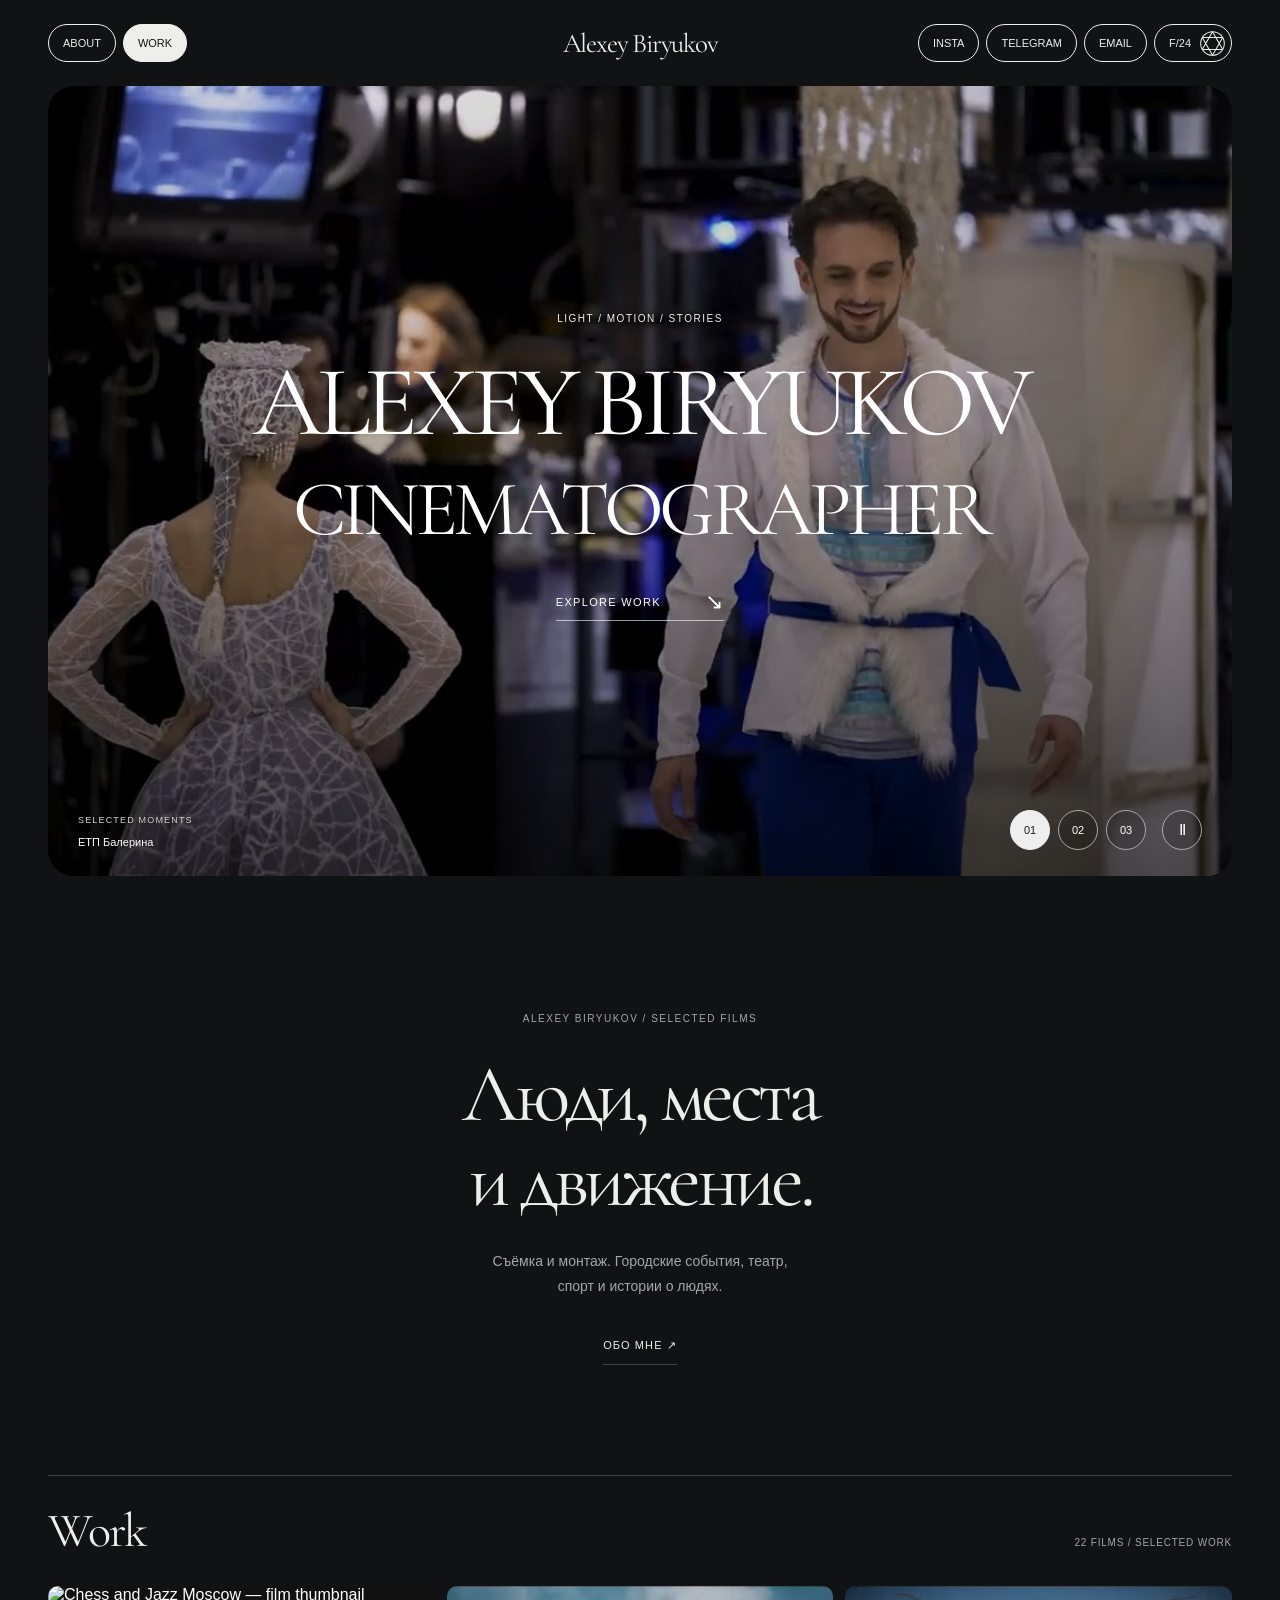
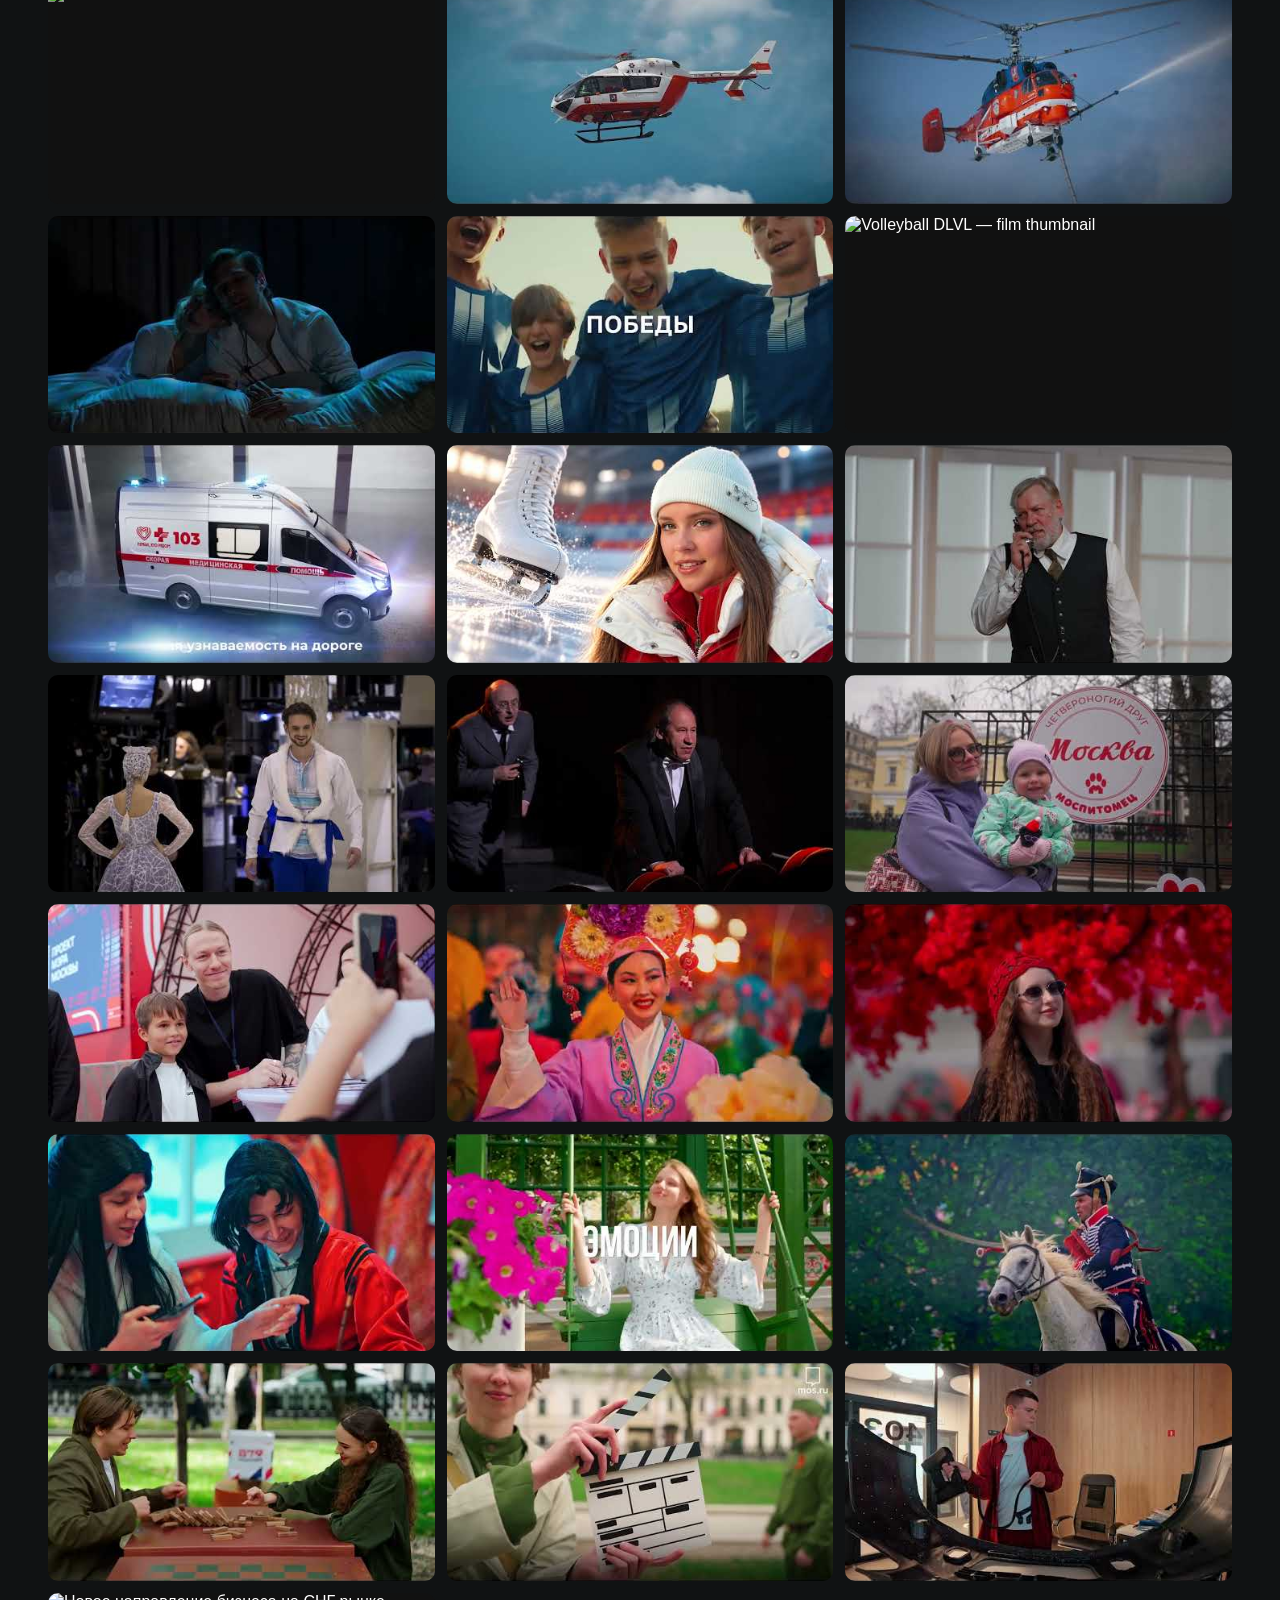
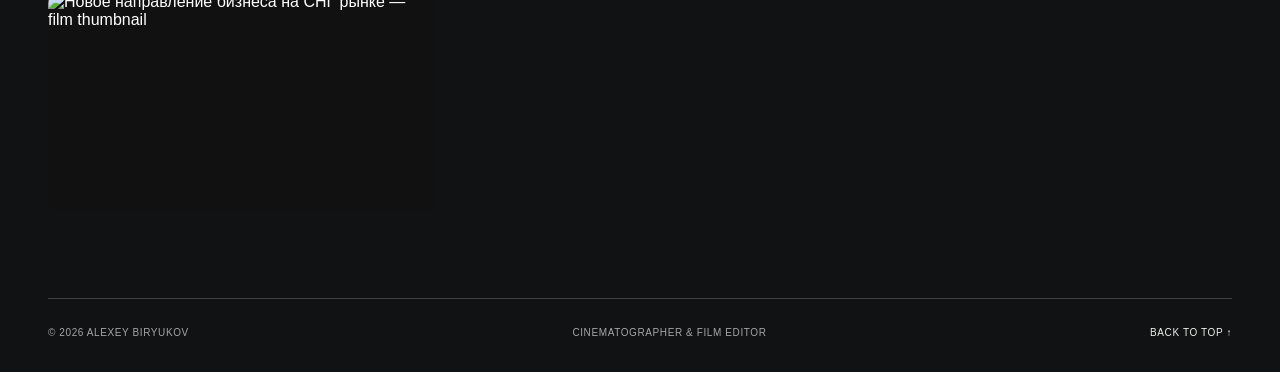
==== commit 58a09e20: "Fix header links hidden by social-widget filters and remove wordmark dot" ====
--- a/portfolio/index.html
+++ b/portfolio/index.html
@@ -8,8 +8,8 @@
   <title>Alexey Biryukov — Cinematographer</title>
   <link rel="icon" href="assets/favicon.svg" type="image/svg+xml">
   <script src="theme.js?v=20261026-redesign-1"></script>
-  <link rel="stylesheet" href="styles.css?v=20261026-redesign-1">
-  <script src="script.js?v=20261026-redesign-1" defer></script>
+  <link rel="stylesheet" href="styles.css?v=20261027-header-1">
+  <script src="script.js?v=20261027-redesign-2" defer></script>
 </head>
 <body>
   <a class="skip-link" href="#work">Skip to work</a>
@@ -18,8 +18,8 @@
       <a class="pill" href="about.html">ABOUT</a>
       <a class="pill" href="#work" aria-current="page">WORK</a>
     </nav>
-    <a class="wordmark" href="index.html" aria-label="Alexey Biryukov — home">Alexey Biryukov<span>.</span></a>
-    <nav class="social-nav" aria-label="Social links and appearance">
+    <a class="wordmark" href="index.html" aria-label="Alexey Biryukov — home">Alexey Biryukov</a>
+    <nav class="header-actions" aria-label="Contact and appearance">
       <a class="pill" href="https://www.instagram.com/albirshot/" target="_blank" rel="noopener noreferrer">INSTA</a>
       <a class="pill" href="https://t.me/albirshot" target="_blank" rel="noopener noreferrer">TELEGRAM</a>
       <a class="pill" href="mailto:albirshot@gmail.com">EMAIL</a>
--- a/portfolio/styles.css
+++ b/portfolio/styles.css
@@ -2,15 +2,15 @@
 :root{color-scheme:dark;--bg:#101213;--text:#eeefeb;--muted:#a4a7a5;--line:#3e4142;--accent:#c2afe4;--panel:#17191a;--serif:'Cormorant Garamond',Georgia,'Times New Roman',serif;font-family:Arial,Helvetica,sans-serif;font-synthesis:none;scroll-behavior:smooth;scroll-padding-top:100px}
 :root[data-theme=light]{color-scheme:light;--bg:#faf9f6;--text:#202220;--muted:#646760;--line:#c9cbc4;--accent:#6b5093;--panel:#f0efea}
 *{box-sizing:border-box}body{margin:0;background:var(--bg);color:var(--text);-webkit-font-smoothing:antialiased;transition:background-color .35s,color .35s}body.player-open{overflow:hidden}a{color:inherit;text-decoration:none}button{font:inherit;color:inherit;cursor:pointer}a,button{-webkit-tap-highlight-color:transparent}a:focus-visible,button:focus-visible{outline:2px solid var(--accent);outline-offset:5px}::selection{background:var(--accent);color:var(--bg)}.wrap{width:calc(100% - 96px);max-width:1800px;margin-inline:auto}.skip-link{position:fixed;top:10px;left:12px;transform:translateY(-200%);z-index:200;background:var(--text);color:var(--bg);padding:14px}.skip-link:focus{transform:translateY(0)}.visually-hidden{position:absolute;width:1px;height:1px;padding:0;margin:-1px;overflow:hidden;clip:rect(0,0,0,0);white-space:nowrap;border:0}.eyebrow{font-size:10px;line-height:1.5;letter-spacing:.15em;font-weight:400;text-transform:uppercase}
-.site-header{min-height:86px;display:grid;grid-template-columns:1fr auto 1fr;gap:20px;align-items:center;position:relative;z-index:5}.page-nav,.social-nav{display:flex;align-items:center;gap:7px}.social-nav{justify-self:end}.pill{border:1px solid currentColor;border-radius:999px;display:inline-flex;align-items:center;justify-content:center;min-height:38px;padding:0 14px;font-size:11px;line-height:1;white-space:nowrap;background:transparent;transition:background .25s,color .25s,border-color .25s}.pill:hover,.pill[aria-current]{background:var(--text);color:var(--bg);border-color:var(--text)}.wordmark{font-family:var(--serif);font-size:27px;white-space:nowrap;letter-spacing:-1.2px}.wordmark span{color:var(--accent)}.theme-toggle{gap:8px;padding-right:5px}.aperture-icon{width:27px;height:27px;transition:transform .6s}.theme-toggle:hover .aperture-icon{transform:rotate(60deg)}[data-theme=light] .aperture-icon{transform:rotate(90deg)}
+.site-header{min-height:86px;display:grid;grid-template-columns:1fr auto 1fr;gap:20px;align-items:center;position:relative;z-index:5}.page-nav,.header-actions{display:flex;align-items:center;gap:7px}.header-actions{justify-self:end}.pill{border:1px solid currentColor;border-radius:999px;display:inline-flex;align-items:center;justify-content:center;min-height:38px;padding:0 14px;font-size:11px;line-height:1;white-space:nowrap;background:transparent;transition:background .25s,color .25s,border-color .25s}.pill:hover,.pill[aria-current]{background:var(--text);color:var(--bg);border-color:var(--text)}.wordmark{font-family:var(--serif);font-size:27px;white-space:nowrap;letter-spacing:-1.2px}.theme-toggle{gap:8px;padding-right:5px}.aperture-icon{width:27px;height:27px;transition:transform .6s}.theme-toggle:hover .aperture-icon{transform:rotate(60deg)}[data-theme=light] .aperture-icon{transform:rotate(90deg)}
 .hero{height:calc(100svh - 110px);min-height:510px;max-height:1100px;position:relative;isolation:isolate;overflow:hidden;border-radius:26px;background:#18191c;color:#fff}.hero-visuals{position:absolute;inset:0;z-index:-2;overflow:hidden}.hero-frame{position:absolute;inset:0;width:100%;height:100%;object-fit:cover;opacity:0;transition:opacity 1.2s;transform:scale(1.02)}.hero-frame.is-active{opacity:1}.hero-video{position:absolute;inset:0;opacity:0;transition:opacity 1s;pointer-events:none}.hero.is-video-playing .hero-video{opacity:1}.hero-video iframe{position:absolute;left:50%;top:50%;width:100%;height:100%;border:0;transform:translate(-50%,-50%)}.hero::after{content:"";position:absolute;inset:0;background:linear-gradient(180deg,rgba(0,0,0,.14),rgba(0,0,0,.25) 40%,rgba(0,0,0,.57));z-index:-1;pointer-events:none}.hero-heading{height:100%;display:flex;align-items:center;justify-content:center;flex-direction:column;text-align:center;padding:70px 32px 100px}.hero-heading>.eyebrow{margin:0 0 26px;color:#f3f1ed}.hero h1{font-family:var(--serif);font-weight:400;text-transform:uppercase;line-height:1.02;letter-spacing:-.06em;margin:0;width:100%;font-size:clamp(42px,7.8vw,148px);text-shadow:0 2px 24px rgba(0,0,0,.16)}.hero h1 span{display:block;white-space:nowrap}.hero h1 span+span{font-size:.78em;letter-spacing:-.055em;margin-top:16px}.hero-work-link{font-size:11px;letter-spacing:.12em;border-bottom:1px solid rgba(255,255,255,.6);padding:12px 0;display:flex;gap:44px;margin-top:34px}.hero-work-link span{font-size:22px;line-height:12px}.hero-bottom{position:absolute;bottom:26px;left:30px;right:30px;display:flex;justify-content:space-between;align-items:flex-end;gap:20px}.hero-caption{display:grid;gap:8px;margin:0;font-size:11px;line-height:1.4}.hero-caption>span:first-child{font-size:9px;letter-spacing:.13em;color:#d3d3d0}.hero-controls,.hero-dots{display:flex;gap:8px;align-items:center}.hero-controls button{border:1px solid #a9aaa6;color:#fff;background:rgba(0,0,0,.16);height:40px;min-width:40px;border-radius:50%;font-size:11px;transition:background .2s}.hero-dots button[aria-pressed=true]{background:#eee;color:#171918;border-color:#eee}.hero-pause{margin-left:8px;font-size:15px!important}
 .work-intro{padding:135px 0 110px;text-align:center}.work-intro>.eyebrow{color:var(--muted);margin:0 0 26px}.work-intro h2,.about-story h2,.about-contacts h2{font-family:var(--serif);font-size:clamp(44px,6.3vw,100px);font-weight:400;letter-spacing:-.055em;line-height:1.06;margin:0 0 26px}em{font-weight:400}.work-intro>p:not(.eyebrow){font-size:14px;line-height:1.8;color:var(--muted)}.text-link{display:inline-block;font-size:11px;letter-spacing:.1em;border-bottom:1px solid var(--line);padding:12px 0;margin-top:14px}.text-link:hover{color:var(--accent)}.work{padding-bottom:88px}.section-heading{display:flex;justify-content:space-between;align-items:baseline;gap:20px;border-top:1px solid var(--line);padding-top:26px;margin-bottom:26px}.section-heading h2{font-family:var(--serif);font-size:48px;font-weight:400;letter-spacing:-2px;margin:0}.section-heading>span{font-size:10px;letter-spacing:.08em;color:var(--muted)}.project-grid{display:grid;grid-template-columns:repeat(3,minmax(0,1fr));gap:12px}.project{min-width:0}.project-preview{display:block;position:relative;aspect-ratio:16/9;overflow:hidden;background:#111;border-radius:10px;isolation:isolate;color:#fff}.project-preview img{display:block;width:100%;height:100%;object-fit:cover;transition:transform .8s cubic-bezier(.22,1,.36,1),filter .6s}.project-preview::after{content:"";position:absolute;inset:0;background:linear-gradient(transparent 30%,rgba(0,0,0,.82));opacity:0;transition:opacity .35s;pointer-events:none}.preview-bottom{position:absolute;left:18px;right:18px;bottom:16px;display:flex;justify-content:space-between;gap:12px;z-index:1;font-size:11px;opacity:0;transform:translateY(5px);transition:opacity .35s,transform .35s}.preview-bottom>span:first-child{min-width:0;display:-webkit-box;-webkit-line-clamp:2;-webkit-box-orient:vertical;overflow:hidden;line-height:1.4}.preview-bottom>span:last-child{color:#ddd;white-space:nowrap;flex-shrink:0}.play-control{position:absolute;left:50%;top:50%;transform:translate(-50%,-50%);display:grid;place-items:center;width:46px;height:46px;border:1px solid #eee;color:#fff;border-radius:50%;background:rgba(0,0,0,.2);backdrop-filter:blur(8px);z-index:2;opacity:0;transition:opacity .35s}.play-control svg{width:20px;height:20px}.project-preview:hover img,.project-preview:focus-visible img{transform:scale(1.035);filter:brightness(.85)}.project-preview:hover::after,.project-preview:focus-visible::after,.project-preview:hover .play-control,.project-preview:focus-visible .play-control{opacity:1}.project-preview:hover .preview-bottom,.project-preview:focus-visible .preview-bottom{opacity:1;transform:translateY(0)}
 .about-hero{text-align:center;padding-top:86px}.about-hero>.eyebrow{color:var(--muted);margin:0 0 32px}.about-hero h1{font-family:var(--serif);font-size:clamp(56px,10.4vw,190px);font-weight:400;letter-spacing:-.07em;line-height:1.05;margin:0 0 55px}.about-portrait{max-width:410px;width:65%;margin:0 auto}.about-portrait img{width:100%;height:auto;display:block;border-radius:22px}.about-portrait figcaption{font-size:9px;letter-spacing:.12em;color:var(--muted);margin-top:16px}.about-lead{font-family:var(--serif);font-size:clamp(24px,2.6vw,42px);letter-spacing:-.025em;line-height:1.4;max-width:840px;margin:72px auto 115px}.frame-strip{display:grid;grid-template-columns:repeat(3,minmax(0,1fr));gap:30px;max-width:1440px;padding:18px 24px 32px}.frame-strip figure{margin:0;transform:rotate(-4deg)}.frame-strip figure:nth-child(2){transform:translateY(22px) rotate(3deg)}.frame-strip figure:nth-child(3){transform:rotate(-2deg)}.frame-strip img{display:block;width:100%;aspect-ratio:4/3;object-fit:cover;border-radius:12px}.frame-strip figcaption{font-size:9px;letter-spacing:.1em;margin-top:14px;color:var(--muted)}.about-story{display:grid;grid-template-columns:1fr 1fr;gap:90px;max-width:1250px;padding-block:150px 120px}.about-story h2{font-size:clamp(42px,4.8vw,74px)}.about-story p{font-size:15px;line-height:1.9;color:var(--muted);margin:0 0 24px}.about-contacts{border-top:1px solid var(--line);padding-block:85px 100px;text-align:center}.about-contacts>.eyebrow{color:var(--muted);margin:0 0 24px}.about-contacts h2{margin-bottom:46px}.contact-list{font-style:normal;max-width:580px;margin:0 auto;text-align:left}.contact-list a{display:grid;grid-template-columns:140px minmax(0,1fr);align-items:center;gap:24px;padding:16px 0;border-bottom:1px solid var(--line);transition:color .3s,border-color .3s}.contact-list a:hover{color:var(--accent);border-color:var(--accent)}.contact-label{display:flex;align-items:center;gap:12px;font-size:11px;letter-spacing:.07em;color:var(--muted)}.contact-icon{color:var(--accent);width:16px;height:16px;flex-shrink:0}.contact-value{font-size:14px;line-height:1.4;overflow-wrap:anywhere}.site-footer{border-top:1px solid var(--line);padding-block:28px 34px;display:flex;justify-content:space-between;gap:24px;color:var(--muted);font-size:10px;letter-spacing:.06em}.site-footer a{color:var(--text)}.site-footer a:hover{color:var(--accent)}
 .film-dialog{width:min(1200px,calc(100% - 48px));max-width:none;max-height:calc(100dvh - 40px);padding:24px;border:1px solid var(--line);border-radius:16px;background:var(--bg);color:var(--text);overflow:auto}.film-dialog::backdrop{background:rgba(0,0,0,.9);backdrop-filter:blur(10px)}.dialog-header,.dialog-footer{display:flex;align-items:center;justify-content:space-between;gap:24px}.dialog-header{margin-bottom:18px}.dialog-header h2{font-size:18px;font-weight:400;margin:0;min-width:0;overflow-wrap:anywhere}.close-film{background:none;border:0;font-size:11px;letter-spacing:.1em;display:flex;align-items:center;gap:20px;min-height:44px;flex-shrink:0}.close-film span{font-size:30px;font-weight:300}.close-film:hover{color:var(--accent)}.player-shell{position:relative;aspect-ratio:16/9;background:#000}.player-loading{position:absolute;inset:0;display:grid;place-items:center;margin:0;color:#aaa;font-size:14px}.player-loading[hidden]{display:none}#player-mount,#player-mount iframe{position:absolute;inset:0;width:100%;height:100%;border:0}.dialog-footer{padding-top:21px;font-size:12px;color:var(--muted)}.dialog-footer a{color:var(--text);text-decoration:underline;text-underline-offset:5px}.player-choices{display:flex;align-items:center;flex-wrap:wrap;gap:8px;margin-bottom:16px}.player-choices[hidden]{display:none}.player-label{font-size:10px;letter-spacing:.12em;color:var(--muted);margin-right:8px}.player-choices button{min-height:40px;padding:10px 16px;border:1px solid var(--line);border-radius:999px;background:transparent;font-size:12px;transition:background .2s,border-color .2s,color .2s}.player-choices button:hover{border-color:var(--accent)}.player-choices button[aria-pressed=true]{color:var(--accent);border-color:var(--accent);background:var(--panel)}
 @media(min-width:1600px){.hero h1{font-size:130px}}
-@media(max-width:1100px){.wrap{width:calc(100% - 56px)}.site-header{gap:14px}.pill{font-size:10px;padding-inline:11px}.theme-toggle{padding-right:4px}.wordmark{font-size:23px}.page-nav,.social-nav{gap:5px}.about-story{gap:50px}.site-footer>span:nth-child(2){display:none}}
-@media(max-width:850px){.site-header{grid-template-columns:1fr auto;gap:12px;min-height:116px;padding-block:16px}.wordmark{grid-column:1/-1;grid-row:1;justify-self:center;font-size:25px}.page-nav{grid-row:2}.social-nav{grid-row:2}.hero{height:calc(100svh - 140px);min-height:480px}.hero h1{font-size:8vw}.hero h1 span+span{font-size:.82em}.project-grid{grid-template-columns:repeat(2,minmax(0,1fr))}.about-hero{padding-top:60px}.about-story{grid-template-columns:1fr;gap:24px;padding-block:110px 70px}.about-story>div{max-width:640px}.about-hero h1{font-size:10vw}.about-lead{margin-block:55px 80px}.frame-strip{gap:18px;padding-inline:10px}.frame-strip figcaption{font-size:8px}.hero-bottom{left:24px;right:24px}}
-@media(max-width:600px){.wrap{width:calc(100% - 32px)}.site-header{gap:12px;padding-block:12px 16px}.pill{font-size:9px;min-height:34px;padding-inline:10px}.social-nav,.page-nav{gap:4px}.theme-toggle{gap:4px;padding:0 4px 0 8px}.aperture-icon{width:23px;height:23px}.hero{border-radius:18px;min-height:480px}.hero-heading{padding:70px 12px 110px}.hero-heading>.eyebrow{font-size:8px;letter-spacing:.1em;margin-bottom:22px}.hero h1{font-size:8.8vw;letter-spacing:-.06em}.hero h1 span+span{font-size:.77em;margin-top:15px}.hero-work-link{font-size:9px;margin-top:24px;gap:28px}.hero-bottom{left:18px;right:18px;bottom:20px;align-items:flex-start;flex-direction:column;gap:18px}.hero-caption{font-size:10px}.hero-controls{width:100%;justify-content:space-between}.hero-controls button{height:36px;min-width:36px}.work-intro{padding:88px 0 66px}.work-intro h2{font-size:48px}.work-intro>p:not(.eyebrow){font-size:13px}.section-heading{padding-top:20px;margin-bottom:20px}.section-heading h2{font-size:40px}.section-heading>span{font-size:8px}.project-grid{grid-template-columns:1fr;gap:12px}.work{padding-bottom:48px}.about-hero{padding-top:48px}.about-hero h1{font-size:12vw;line-height:1.05;margin-bottom:36px}.about-hero>.eyebrow{font-size:9px;margin-bottom:24px}.about-portrait{width:82%;max-width:330px}.about-portrait img{border-radius:18px}.about-lead{font-size:25px;margin-block:42px 65px}.frame-strip{gap:12px;padding:8px 3px 20px}.frame-strip figure:nth-child(2){transform:translateY(12px) rotate(3deg)}.frame-strip img{aspect-ratio:3/4;border-radius:7px}.frame-strip figcaption{font-size:7px;letter-spacing:0}.about-story{padding-block:75px 48px;gap:12px}.about-story h2{font-size:43px}.about-story p{font-size:14px;line-height:1.8}.about-contacts{padding-block:60px}.about-contacts h2{font-size:54px;margin-bottom:32px}.contact-list a{grid-template-columns:115px minmax(0,1fr);gap:14px}.contact-label{font-size:10px;gap:9px}.contact-value{font-size:14px}.site-footer{font-size:9px;gap:10px}.film-dialog{width:calc(100% - 20px);padding:14px;max-height:calc(100dvh - 20px);border-radius:12px}.dialog-header{gap:10px;margin-bottom:12px}.dialog-header h2{font-size:16px}.close-film{font-size:10px;gap:10px}.player-label{display:none}.player-choices{margin-bottom:12px}.player-choices button{min-height:44px}}
-@media(max-width:370px){.wrap{width:calc(100% - 24px)}.pill{font-size:8px;padding-inline:7px}.theme-toggle{padding-right:3px}.page-nav,.social-nav{gap:3px}.aperture-icon{width:20px;height:20px}.contact-list a{grid-template-columns:1fr;gap:10px}}
+@media(max-width:1100px){.wrap{width:calc(100% - 56px)}.site-header{gap:14px}.pill{font-size:10px;padding-inline:11px}.theme-toggle{padding-right:4px}.wordmark{font-size:23px}.page-nav,.header-actions{gap:5px}.about-story{gap:50px}.site-footer>span:nth-child(2){display:none}}
+@media(max-width:850px){.site-header{grid-template-columns:1fr auto;gap:12px;min-height:116px;padding-block:16px}.wordmark{grid-column:1/-1;grid-row:1;justify-self:center;font-size:25px}.page-nav{grid-row:2}.header-actions{grid-row:2}.hero{height:calc(100svh - 140px);min-height:480px}.hero h1{font-size:8vw}.hero h1 span+span{font-size:.82em}.project-grid{grid-template-columns:repeat(2,minmax(0,1fr))}.about-hero{padding-top:60px}.about-story{grid-template-columns:1fr;gap:24px;padding-block:110px 70px}.about-story>div{max-width:640px}.about-hero h1{font-size:10vw}.about-lead{margin-block:55px 80px}.frame-strip{gap:18px;padding-inline:10px}.frame-strip figcaption{font-size:8px}.hero-bottom{left:24px;right:24px}}
+@media(max-width:600px){.wrap{width:calc(100% - 32px)}.site-header{gap:12px;padding-block:12px 16px}.pill{font-size:9px;min-height:34px;padding-inline:10px}.header-actions,.page-nav{gap:4px}.theme-toggle{gap:4px;padding:0 4px 0 8px}.aperture-icon{width:23px;height:23px}.hero{border-radius:18px;min-height:480px}.hero-heading{padding:70px 12px 110px}.hero-heading>.eyebrow{font-size:8px;letter-spacing:.1em;margin-bottom:22px}.hero h1{font-size:8.8vw;letter-spacing:-.06em}.hero h1 span+span{font-size:.77em;margin-top:15px}.hero-work-link{font-size:9px;margin-top:24px;gap:28px}.hero-bottom{left:18px;right:18px;bottom:20px;align-items:flex-start;flex-direction:column;gap:18px}.hero-caption{font-size:10px}.hero-controls{width:100%;justify-content:space-between}.hero-controls button{height:36px;min-width:36px}.work-intro{padding:88px 0 66px}.work-intro h2{font-size:48px}.work-intro>p:not(.eyebrow){font-size:13px}.section-heading{padding-top:20px;margin-bottom:20px}.section-heading h2{font-size:40px}.section-heading>span{font-size:8px}.project-grid{grid-template-columns:1fr;gap:12px}.work{padding-bottom:48px}.about-hero{padding-top:48px}.about-hero h1{font-size:12vw;line-height:1.05;margin-bottom:36px}.about-hero>.eyebrow{font-size:9px;margin-bottom:24px}.about-portrait{width:82%;max-width:330px}.about-portrait img{border-radius:18px}.about-lead{font-size:25px;margin-block:42px 65px}.frame-strip{gap:12px;padding:8px 3px 20px}.frame-strip figure:nth-child(2){transform:translateY(12px) rotate(3deg)}.frame-strip img{aspect-ratio:3/4;border-radius:7px}.frame-strip figcaption{font-size:7px;letter-spacing:0}.about-story{padding-block:75px 48px;gap:12px}.about-story h2{font-size:43px}.about-story p{font-size:14px;line-height:1.8}.about-contacts{padding-block:60px}.about-contacts h2{font-size:54px;margin-bottom:32px}.contact-list a{grid-template-columns:115px minmax(0,1fr);gap:14px}.contact-label{font-size:10px;gap:9px}.contact-value{font-size:14px}.site-footer{font-size:9px;gap:10px}.film-dialog{width:calc(100% - 20px);padding:14px;max-height:calc(100dvh - 20px);border-radius:12px}.dialog-header{gap:10px;margin-bottom:12px}.dialog-header h2{font-size:16px}.close-film{font-size:10px;gap:10px}.player-label{display:none}.player-choices{margin-bottom:12px}.player-choices button{min-height:44px}}
+@media(max-width:370px){.wrap{width:calc(100% - 24px)}.pill{font-size:8px;padding-inline:7px}.theme-toggle{padding-right:3px}.page-nav,.header-actions{gap:3px}.aperture-icon{width:20px;height:20px}.contact-list a{grid-template-columns:1fr;gap:10px}}
 @media(hover:none){.preview-bottom,.play-control,.project-preview::after{opacity:1}.preview-bottom{transform:none}}
 @media(prefers-reduced-motion:reduce){:root{scroll-behavior:auto}*,*::before,*::after{transition:none!important;animation:none!important}}
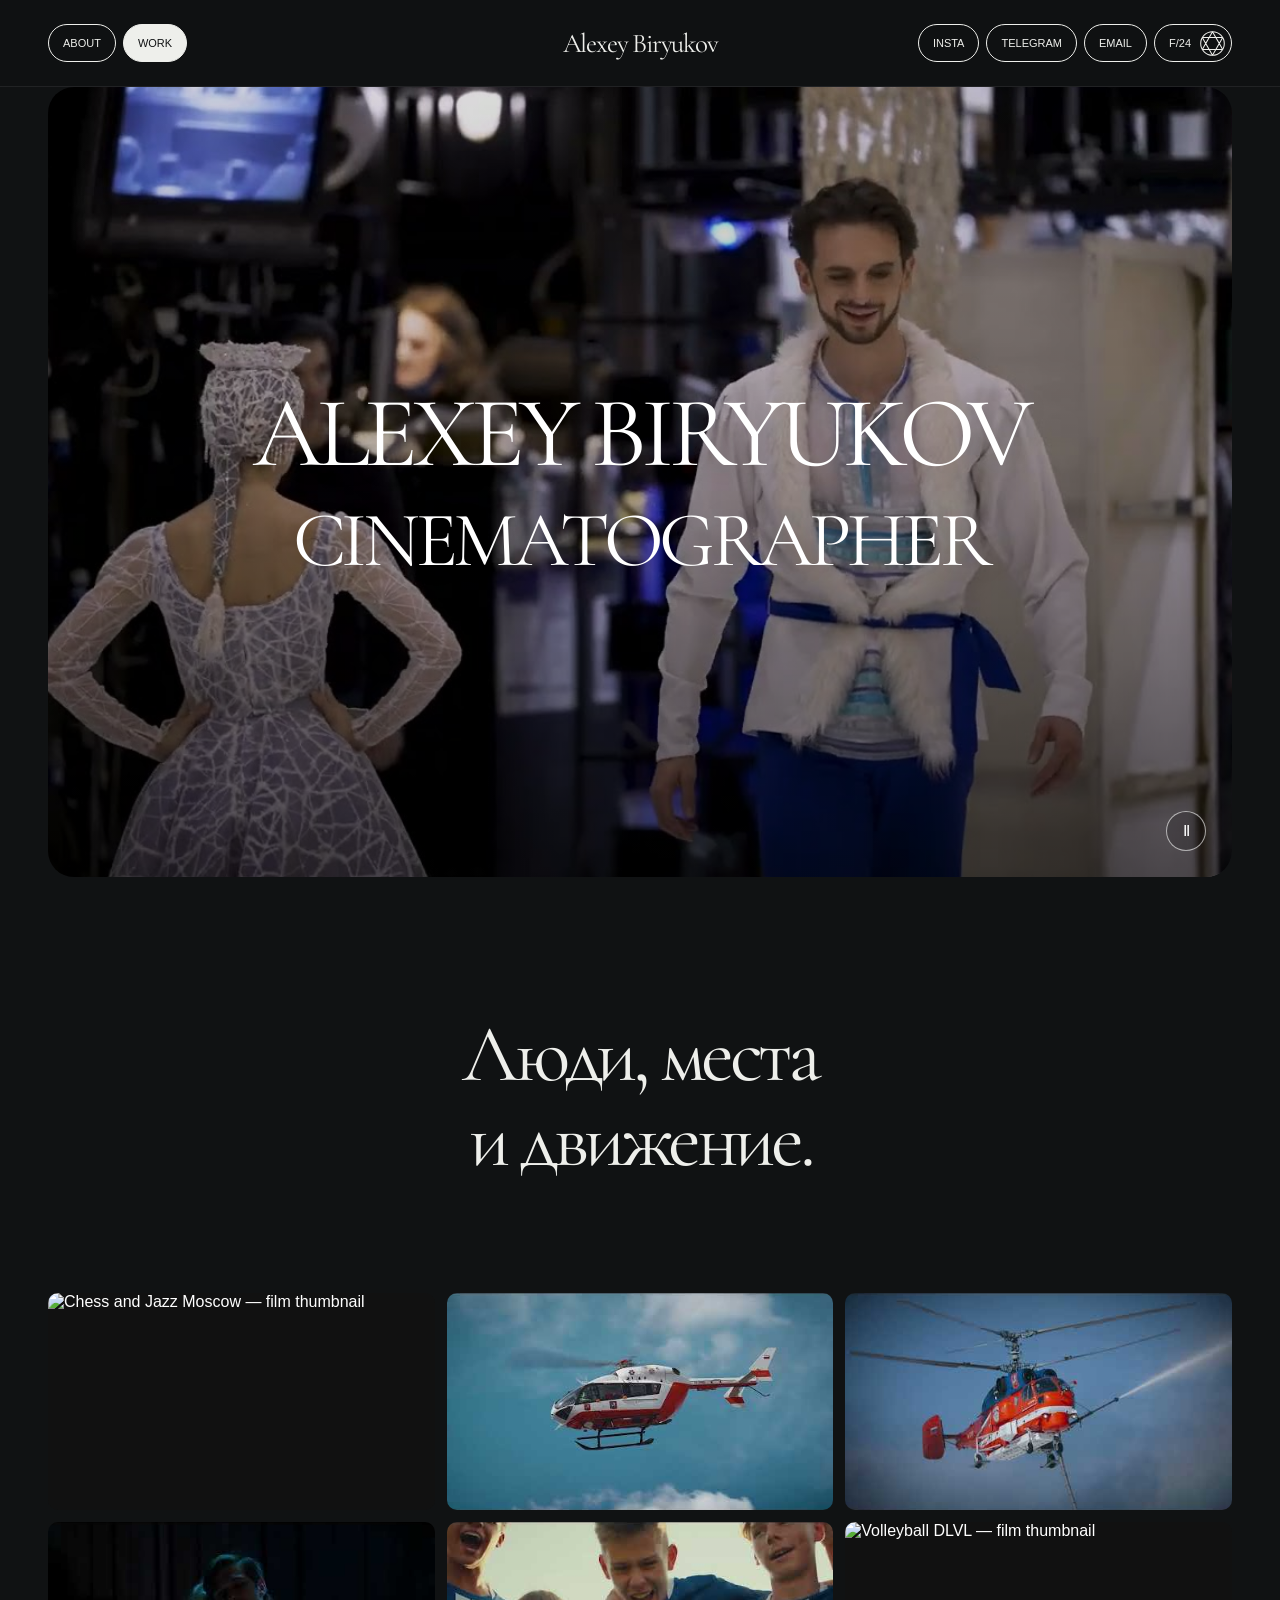
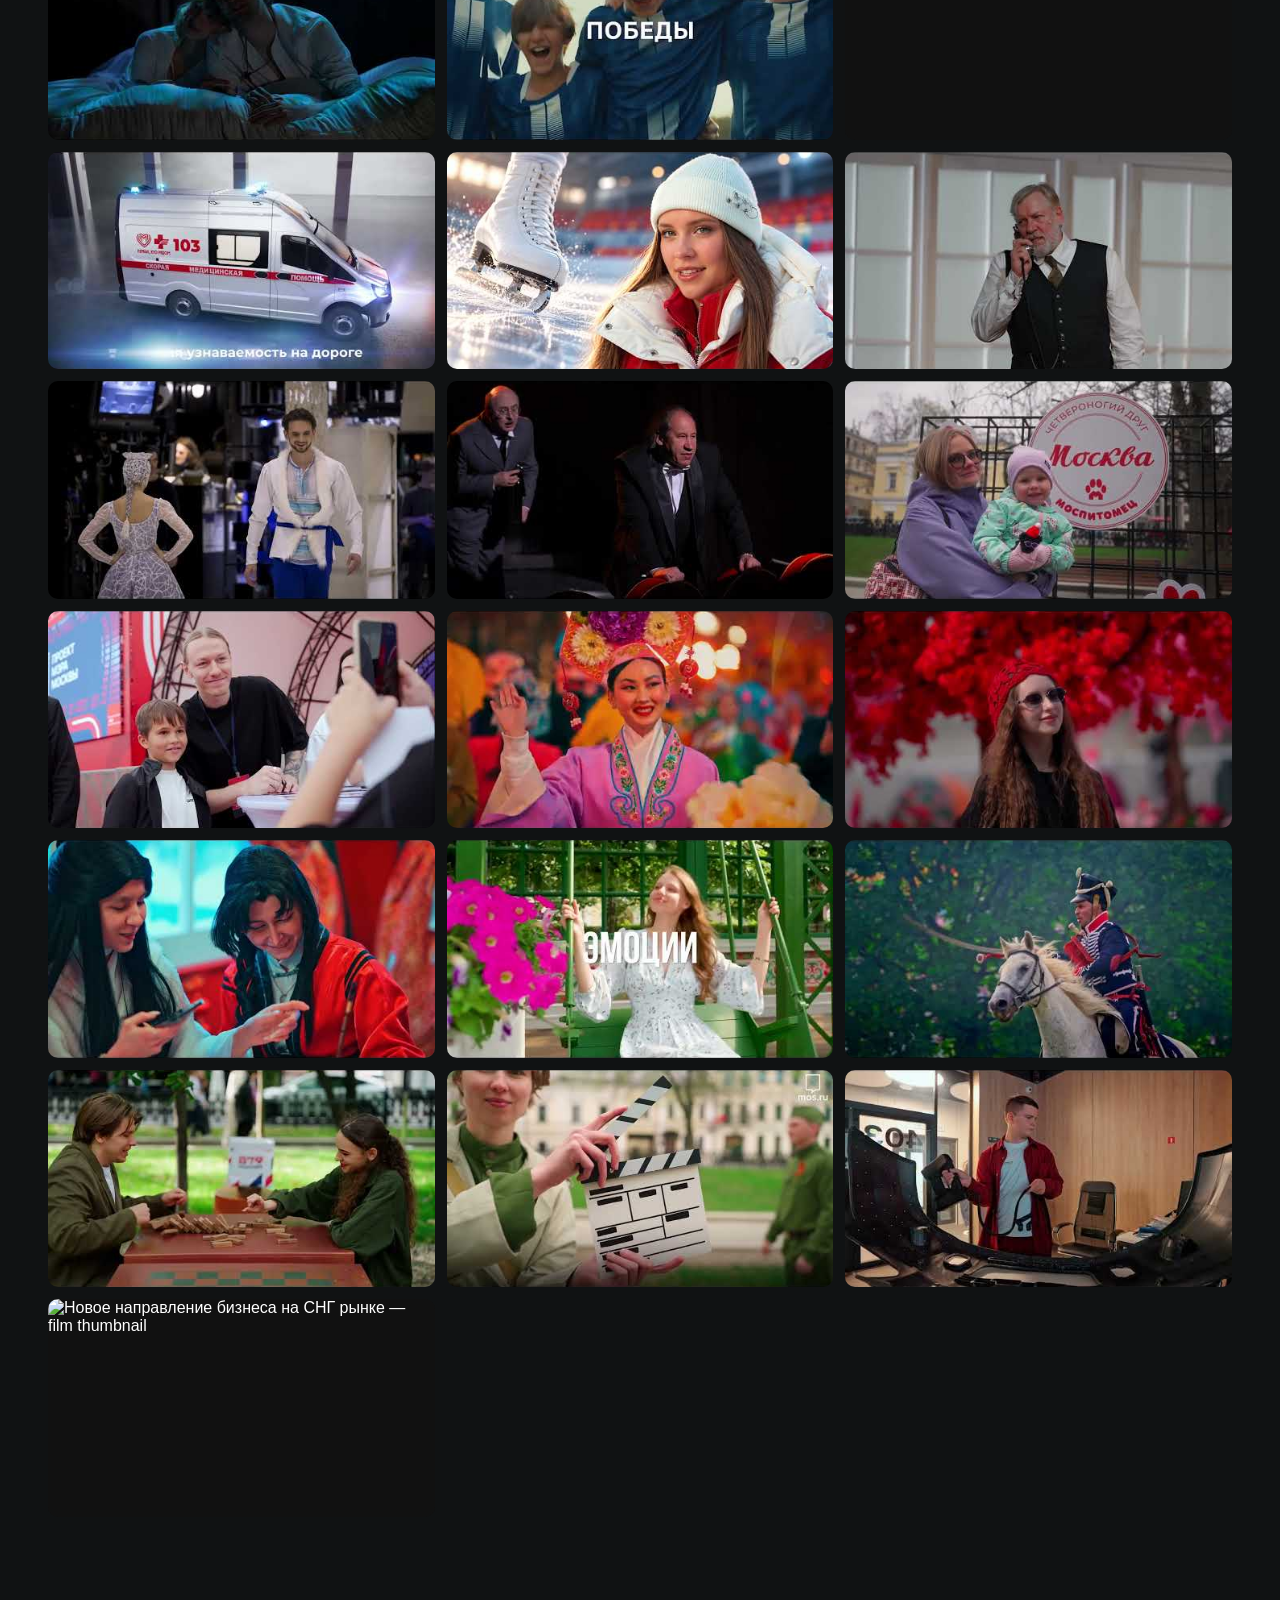
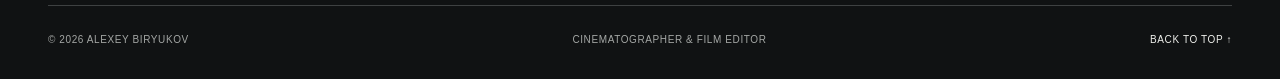
==== commit fa8f8b40: "Keep translucent navigation sticky and simplify portfolio headings" ====
--- a/portfolio/index.html
+++ b/portfolio/index.html
@@ -8,12 +8,12 @@
   <title>Alexey Biryukov — Cinematographer</title>
   <link rel="icon" href="assets/favicon.svg" type="image/svg+xml">
   <script src="theme.js?v=20261026-redesign-1"></script>
-  <link rel="stylesheet" href="styles.css?v=20261027-header-1">
-  <script src="script.js?v=20261027-redesign-2" defer></script>
+  <link rel="stylesheet" href="styles.css?v=20261027-sticky-1">
+  <script src="script.js?v=20261027-clean-1" defer></script>
 </head>
 <body>
   <a class="skip-link" href="#work">Skip to work</a>
-    <header class="site-header wrap">
+    <header class="header-bar"><div class="site-header wrap">
     <nav class="page-nav" aria-label="Main navigation">
       <a class="pill" href="about.html">ABOUT</a>
       <a class="pill" href="#work" aria-current="page">WORK</a>
@@ -25,7 +25,7 @@
       <a class="pill" href="mailto:albirshot@gmail.com">EMAIL</a>
       <button class="pill theme-toggle" type="button" aria-label="Включить светлую тему" aria-pressed="false"><span class="theme-label">F/24</span><svg class="aperture-icon" viewBox="0 0 32 32" fill="none" aria-hidden="true"><circle cx="16" cy="16" r="14" stroke="currentColor" stroke-width="1.2"/><path d="M16 2 24 16 16 30M3.9 9 20 9 28.1 23M3.9 23 12 9 28.1 9M16 30 8 16 16 2M28.1 23 12 23 3.9 9M28.1 9 20 23 3.9 23" stroke="currentColor" stroke-width="1.2"/></svg></button>
     </nav>
-  </header>
+  </div></header>
   <main id="top">
     <section class="hero wrap" aria-labelledby="hero-title">
       <div class="hero-visuals" aria-hidden="true">
@@ -34,12 +34,12 @@
         <img class="hero-frame" src="assets/hero-Ytj88xTCDbI.jpg" alt="" width="1280" height="720" decoding="async">
         <div class="hero-video" inert><div id="hero-player"></div></div>
       </div>
-      <div class="hero-heading"><p class="eyebrow">LIGHT / MOTION / STORIES</p><h1 id="hero-title"><span>Alexey Biryukov</span><span>Cinematographer</span></h1><a class="hero-work-link" href="#work">EXPLORE WORK <span aria-hidden="true">↘</span></a></div>
-      <div class="hero-bottom"><p class="hero-caption"><span>SELECTED MOMENTS</span><span id="hero-film-name" lang="ru">ЕТП Балерина</span></p><div class="hero-controls"><div class="hero-dots" role="group" aria-label="Выбрать кадры"><button type="button" data-slide="0" aria-label="Кадры из балета" aria-pressed="true">01</button><button type="button" data-slide="1" aria-label="Кадры из театра" aria-pressed="false">02</button><button type="button" data-slide="2" aria-label="Кадры с фестиваля" aria-pressed="false">03</button></div><button class="hero-pause" type="button" aria-label="Приостановить видеофон" aria-pressed="false"><span aria-hidden="true">Ⅱ</span></button></div></div>
+      <div class="hero-heading"><h1 id="hero-title"><span>Alexey Biryukov</span><span>Cinematographer</span></h1></div>
+      <button class="hero-pause" type="button" aria-label="Приостановить видеофон" aria-pressed="false"><span aria-hidden="true">Ⅱ</span></button>
     </section>
-    <section class="work-intro wrap" lang="ru"><p class="eyebrow">ALEXEY BIRYUKOV / SELECTED FILMS</p><h2>Люди, места<br>и <em>движение.</em></h2><p>Съёмка и монтаж. Городские события, театр,<br class="desktop-break"> спорт и истории о людях.</p><a class="text-link" href="about.html">ОБО МНЕ ↗</a></section>
+    <section class="work-intro wrap" lang="ru"><h2>Люди, места<br>и <em>движение.</em></h2></section>
     <section class="work wrap" id="work" aria-labelledby="work-title">
-      <div class="section-heading"><h2 id="work-title">Work</h2><span>22 FILMS / SELECTED WORK</span></div>
+      <h2 id="work-title" class="visually-hidden">Work</h2>
       <div class="project-grid">
         <article class="project">
           <a class="project-preview" href="https://vimeo.com/1233458488" data-provider="vimeo" data-film="1233458488" data-rutube="https://rutube.ru/video/private/aabb6788e8b5fda5b6e5248a0448ae57/?p=H3BEtcC6_yDPWFb8DCey4Q" data-title="Chess and Jazz Moscow" data-year="2026" data-duration="02:17" aria-label="Play Chess and Jazz Moscow">
--- a/portfolio/styles.css
+++ b/portfolio/styles.css
@@ -14,3 +14,14 @@
 @media(max-width:370px){.wrap{width:calc(100% - 24px)}.pill{font-size:8px;padding-inline:7px}.theme-toggle{padding-right:3px}.page-nav,.header-actions{gap:3px}.aperture-icon{width:20px;height:20px}.contact-list a{grid-template-columns:1fr;gap:10px}}
 @media(hover:none){.preview-bottom,.play-control,.project-preview::after{opacity:1}.preview-bottom{transform:none}}
 @media(prefers-reduced-motion:reduce){:root{scroll-behavior:auto}*,*::before,*::after{transition:none!important;animation:none!important}}
+
+/* Full-width translucent navigation remains visible while the page scrolls. */
+.header-bar{position:sticky;top:0;z-index:100;background:rgba(16,18,19,.64);-webkit-backdrop-filter:blur(18px);backdrop-filter:blur(18px);border-bottom:1px solid rgba(238,239,235,.08)}
+:root[data-theme=light] .header-bar{background:rgba(250,249,246,.66);border-bottom-color:rgba(32,34,32,.08)}
+.hero-heading{padding:64px 32px}
+.hero>.hero-pause{position:absolute;right:26px;bottom:26px;width:40px;height:40px;margin:0;display:grid;place-items:center;border:1px solid rgba(255,255,255,.6);border-radius:50%;background:rgba(0,0,0,.16);color:#fff}
+.hero>.hero-pause:hover{background:rgba(255,255,255,.16)}
+.work-intro h2{margin-bottom:0}
+@media(max-width:850px){:root{scroll-padding-top:136px}}
+@media(max-width:600px){.hero-heading{padding:64px 12px}.hero>.hero-pause{right:18px;bottom:18px;width:36px;height:36px}}
+@supports not ((backdrop-filter:blur(1px)) or (-webkit-backdrop-filter:blur(1px))){.header-bar{background:rgba(16,18,19,.92)}:root[data-theme=light] .header-bar{background:rgba(250,249,246,.92)}}
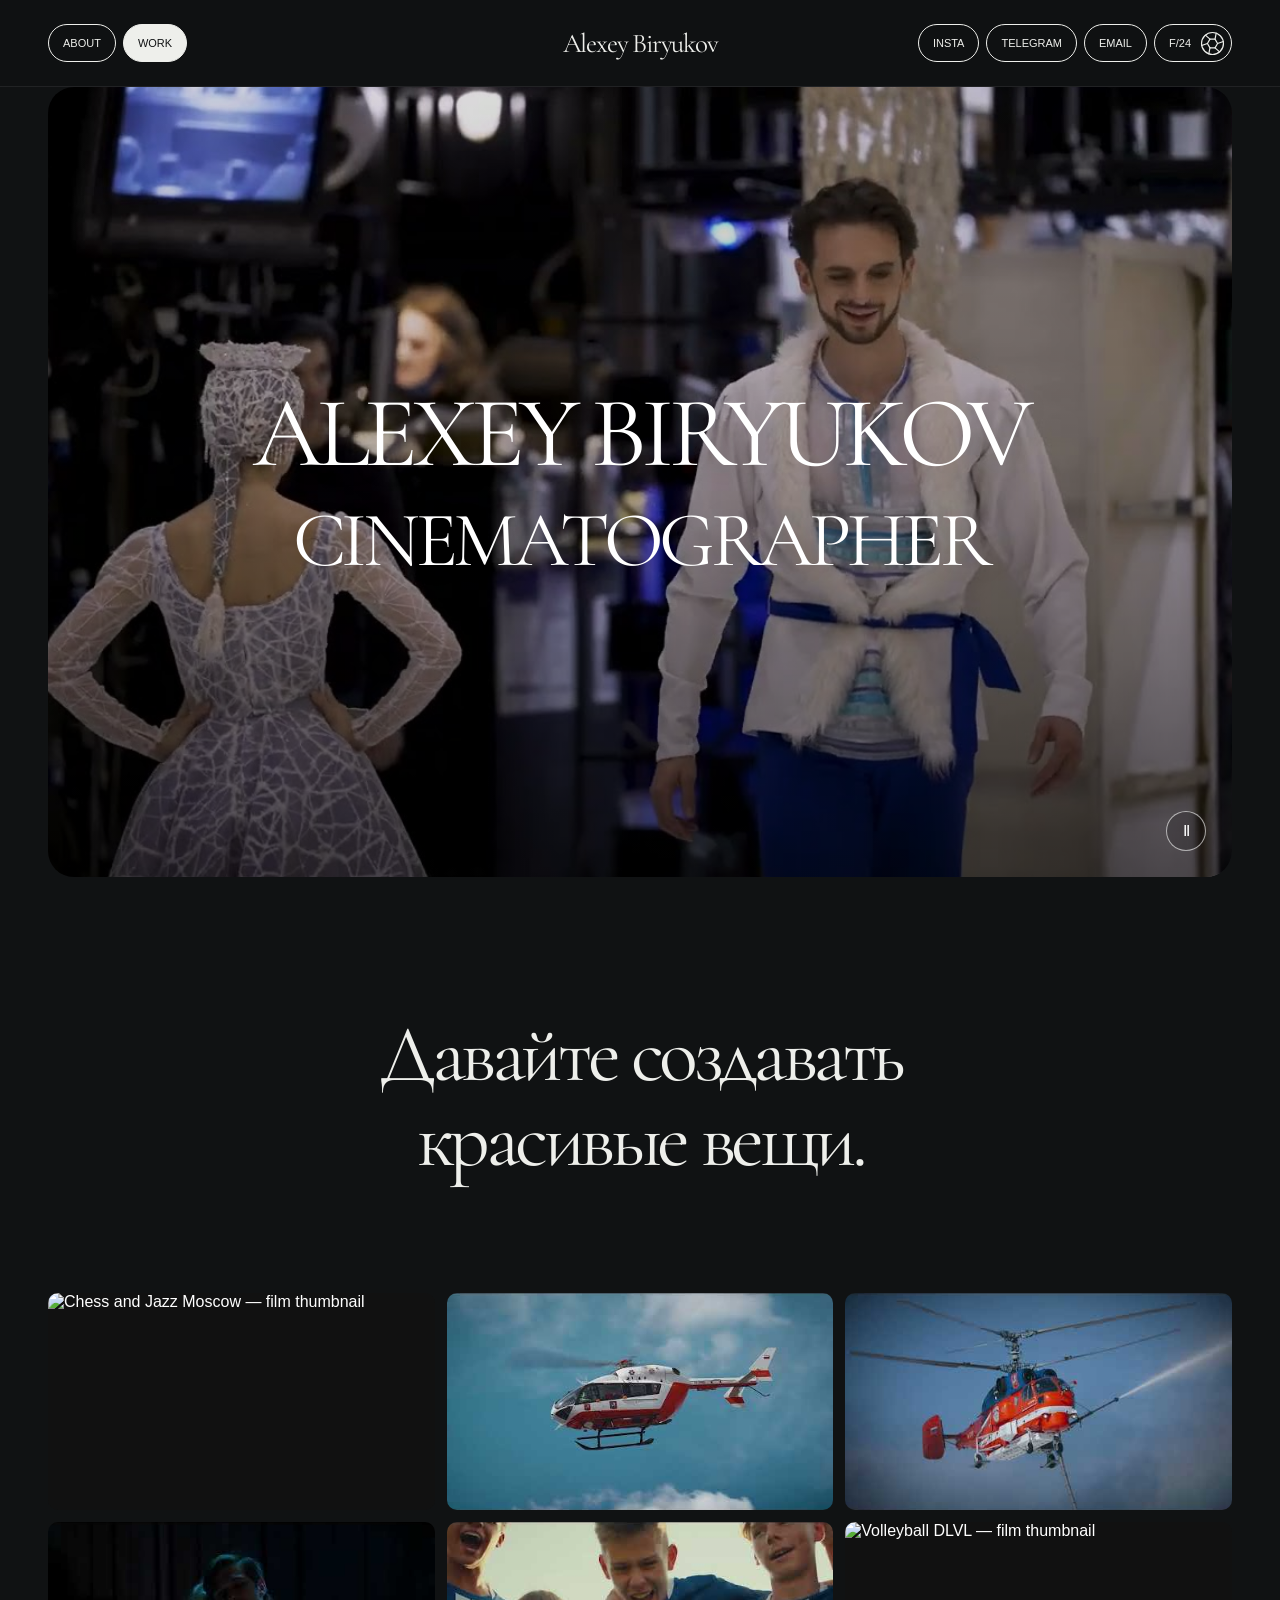
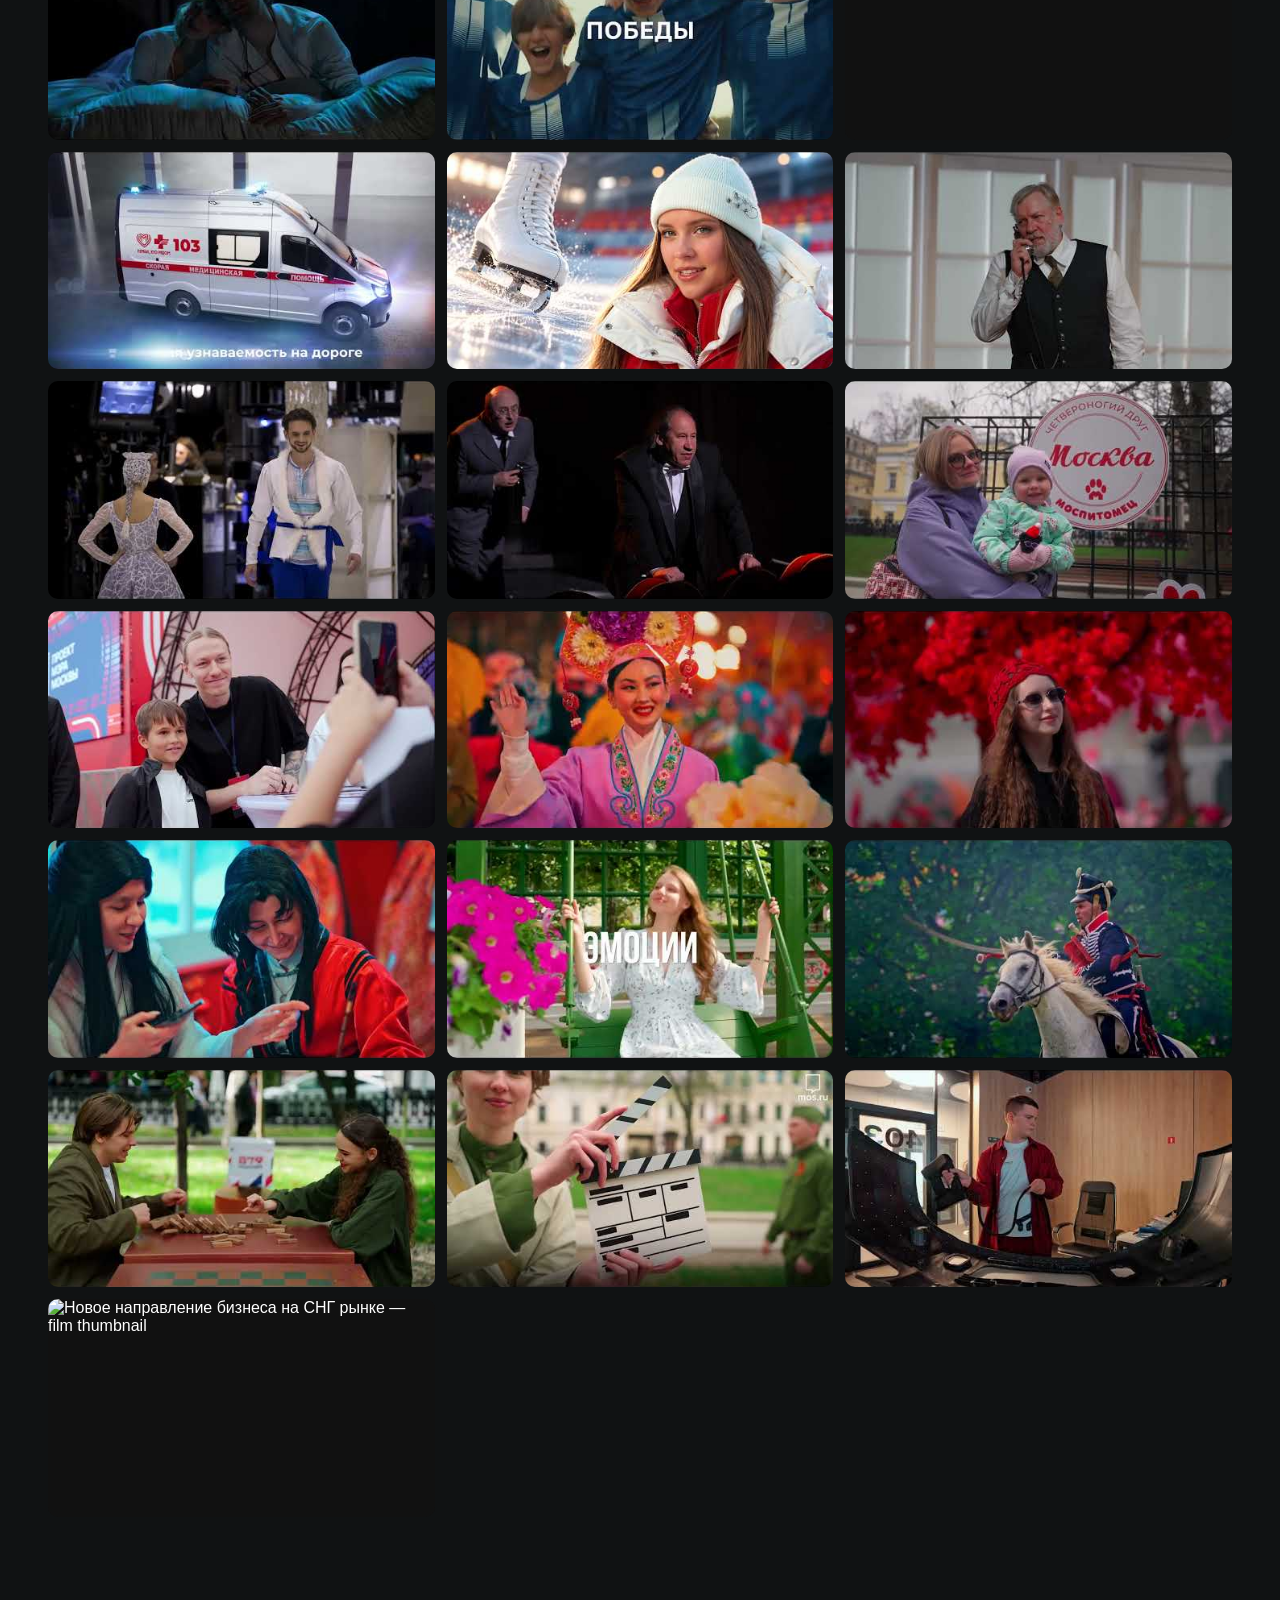
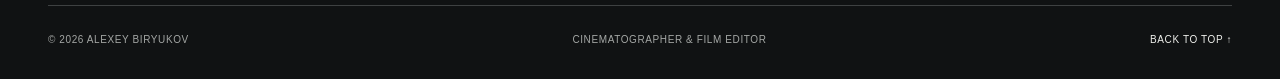
==== commit 0f5eda7e: "Update creative invitation and refine six-blade aperture icon" ====
--- a/portfolio/index.html
+++ b/portfolio/index.html
@@ -23,7 +23,7 @@
       <a class="pill" href="https://www.instagram.com/albirshot/" target="_blank" rel="noopener noreferrer">INSTA</a>
       <a class="pill" href="https://t.me/albirshot" target="_blank" rel="noopener noreferrer">TELEGRAM</a>
       <a class="pill" href="mailto:albirshot@gmail.com">EMAIL</a>
-      <button class="pill theme-toggle" type="button" aria-label="Включить светлую тему" aria-pressed="false"><span class="theme-label">F/24</span><svg class="aperture-icon" viewBox="0 0 32 32" fill="none" aria-hidden="true"><circle cx="16" cy="16" r="14" stroke="currentColor" stroke-width="1.2"/><path d="M16 2 24 16 16 30M3.9 9 20 9 28.1 23M3.9 23 12 9 28.1 9M16 30 8 16 16 2M28.1 23 12 23 3.9 9M28.1 9 20 23 3.9 23" stroke="currentColor" stroke-width="1.2"/></svg></button>
+      <button class="pill theme-toggle" type="button" aria-label="Включить светлую тему" aria-pressed="false"><span class="theme-label">F/24</span><svg class="aperture-icon" viewBox="0 0 32 32" fill="none" aria-hidden="true"><circle cx="16" cy="16" r="13" stroke="currentColor" stroke-width="1.4"/><g stroke="currentColor" stroke-width="1.4" stroke-linecap="round" stroke-linejoin="round"><path d="M13 10.8h6l3 5.2-3 5.2h-6L10 16Z"/><path d="M13 10.8 7.6 6.1M19 10.8 20.4 3.8M22 16l6.8-2.3M19 21.2l5.4 4.7M13 21.2l-1.4 7M10 16l-6.8 2.3"/></g></svg></button>
     </nav>
   </div></header>
   <main id="top">
@@ -37,7 +37,7 @@
       <div class="hero-heading"><h1 id="hero-title"><span>Alexey Biryukov</span><span>Cinematographer</span></h1></div>
       <button class="hero-pause" type="button" aria-label="Приостановить видеофон" aria-pressed="false"><span aria-hidden="true">Ⅱ</span></button>
     </section>
-    <section class="work-intro wrap" lang="ru"><h2>Люди, места<br>и <em>движение.</em></h2></section>
+    <section class="work-intro wrap" lang="ru"><h2>Давайте создавать<br><em>красивые вещи.</em></h2></section>
     <section class="work wrap" id="work" aria-labelledby="work-title">
       <h2 id="work-title" class="visually-hidden">Work</h2>
       <div class="project-grid">
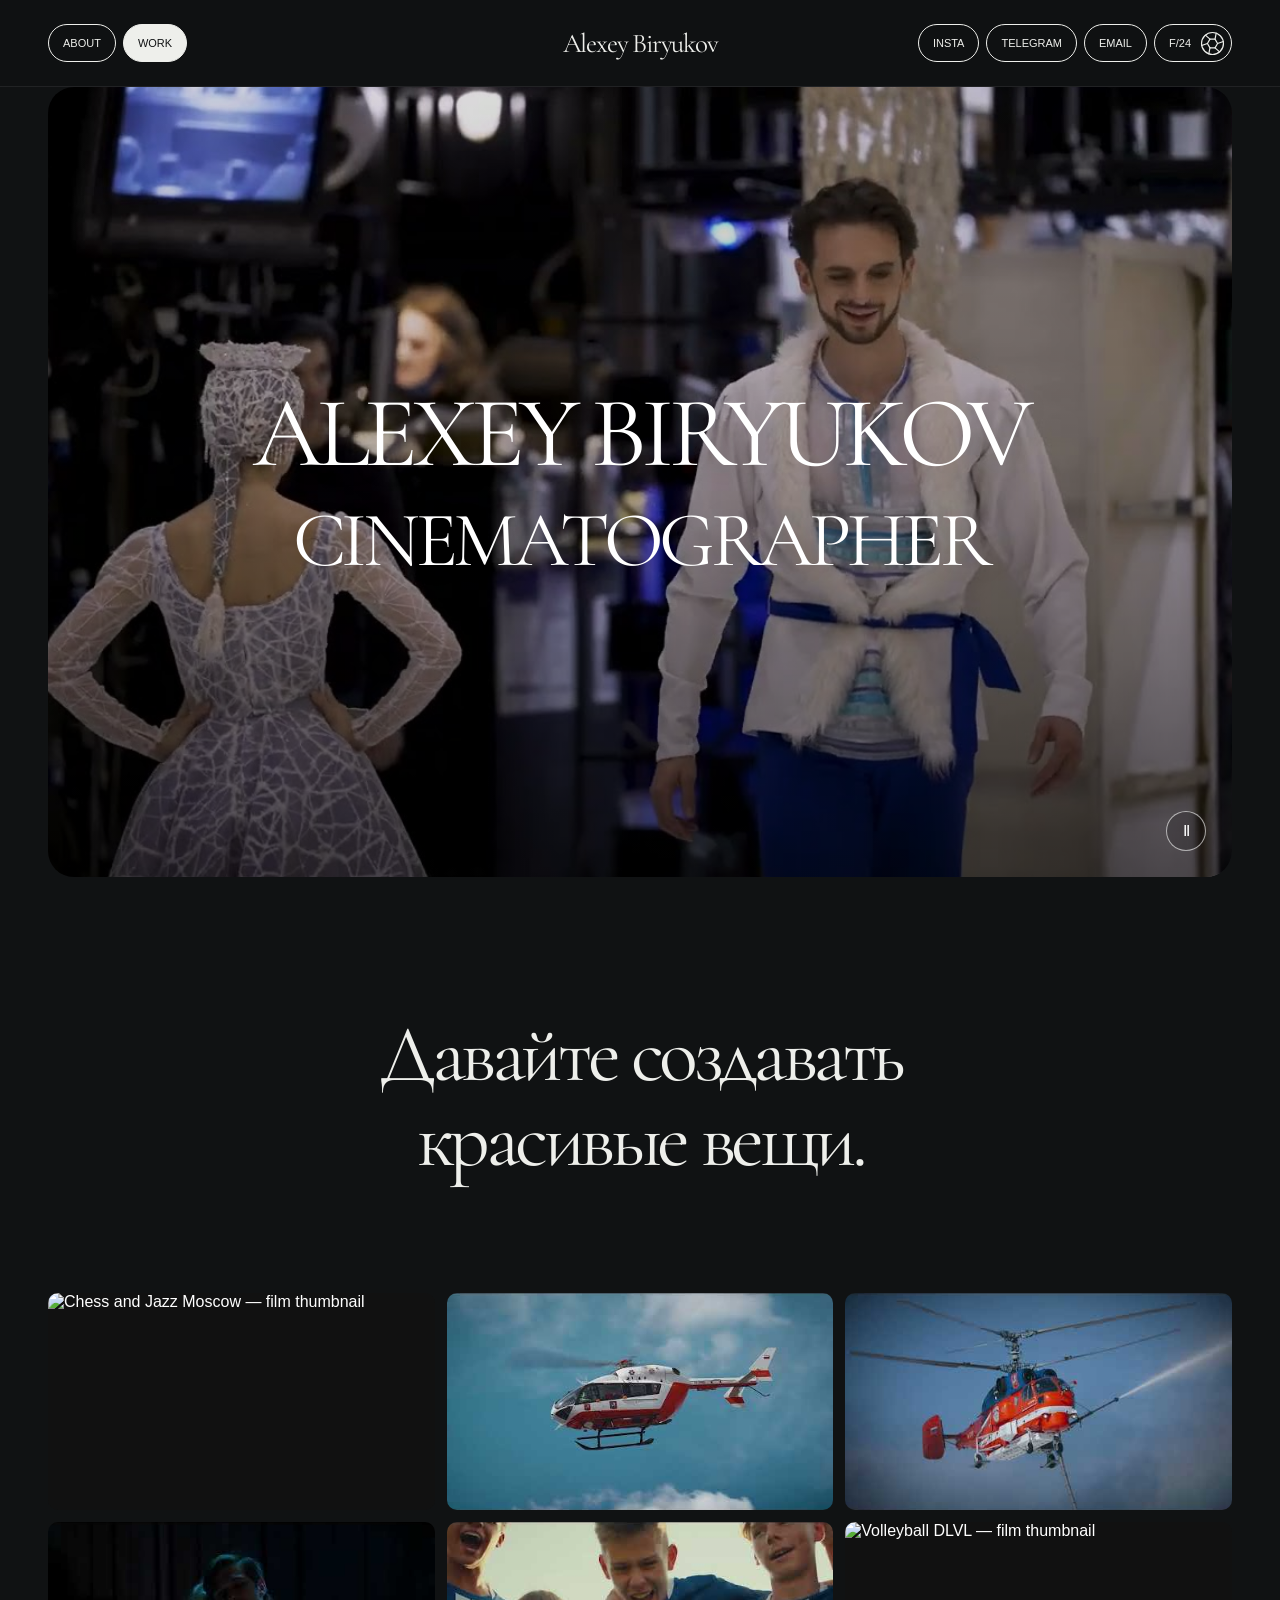
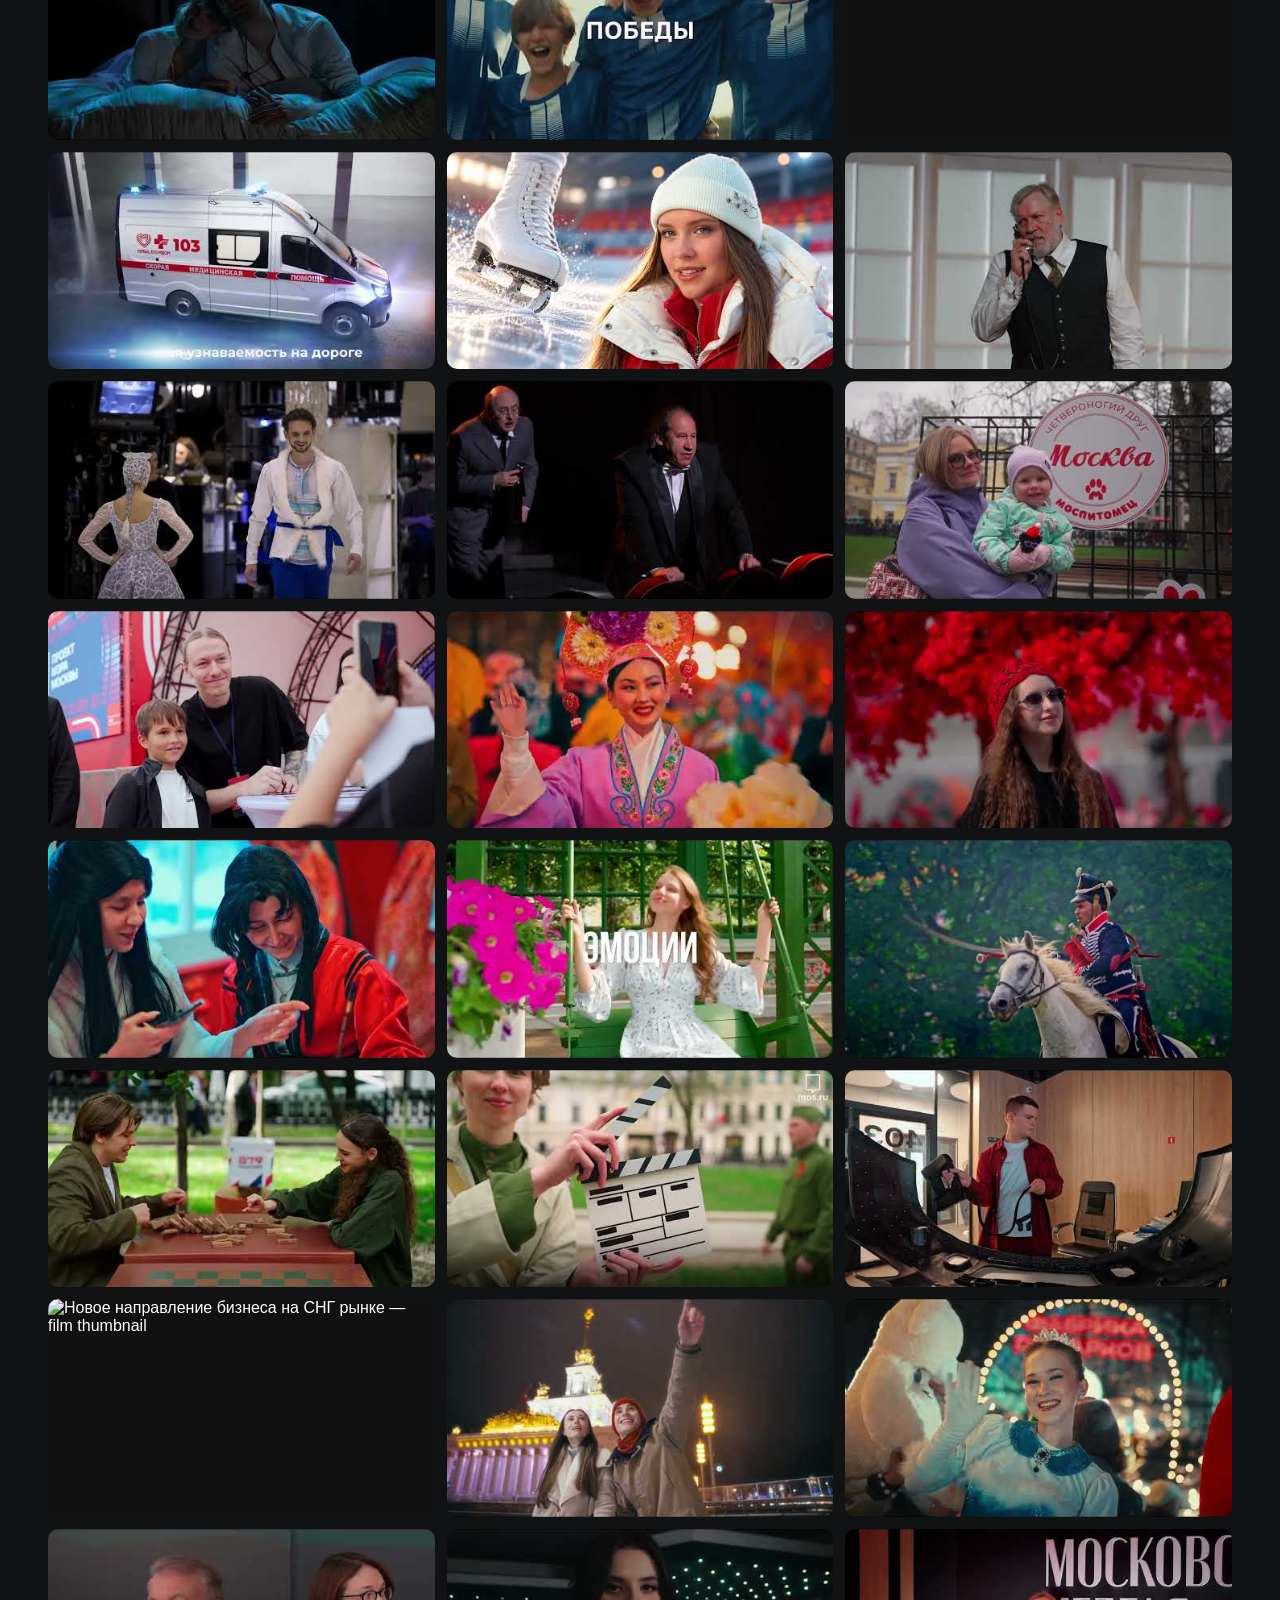
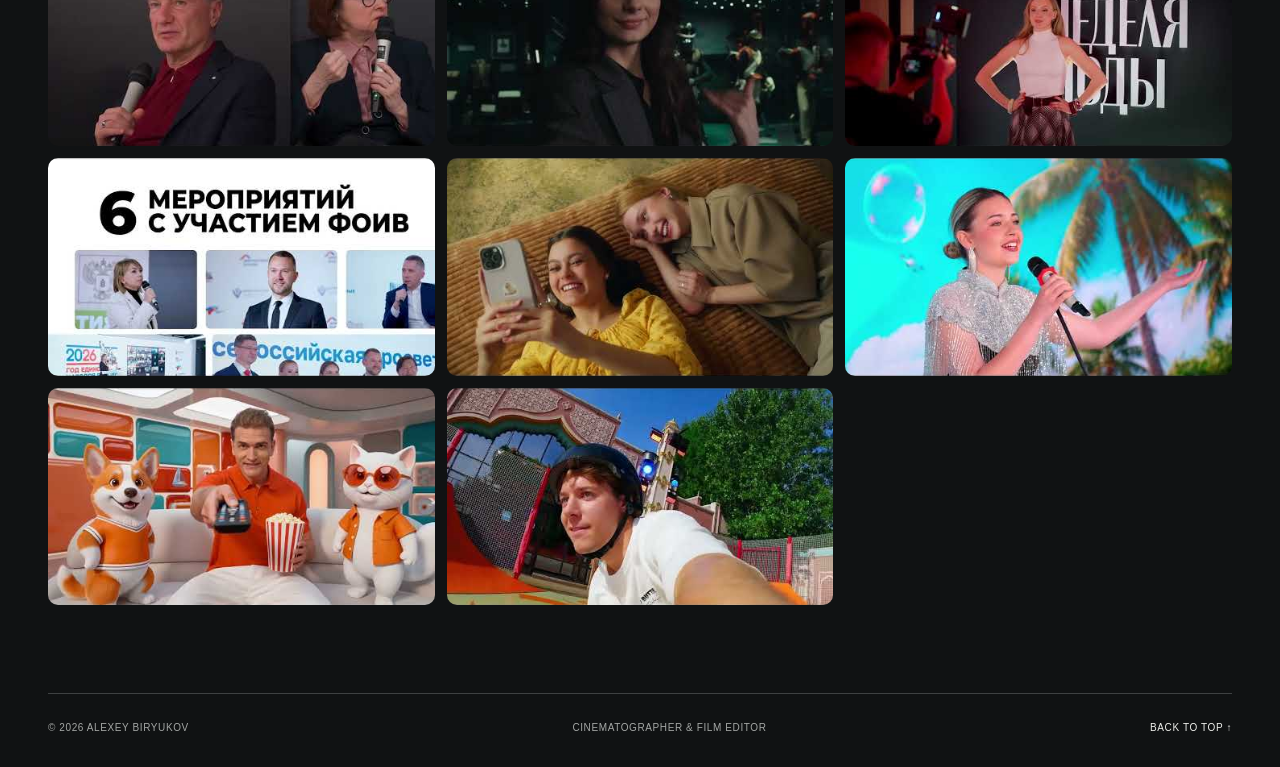
==== commit 741aa118: "Add ten portfolio videos and RUTUBE backups" ====
--- a/portfolio/index.html
+++ b/portfolio/index.html
@@ -195,6 +195,76 @@
             <span class="preview-bottom"><span>Новое направление бизнеса на СНГ рынке</span><span>YouTube</span></span>
           </a>
         </article>
+        <article class="project">
+          <a class="project-preview" href="https://www.youtube.com/watch?v=PmnHdmLfFQU" data-provider="youtube" data-film="PmnHdmLfFQU" data-rutube="https://rutube.ru/video/private/31fe67014530171b42281097db26ee18/?p=5sSMBNeGotgQFm4M6bGXyg" data-title="ЗВМ анонс катков" aria-label="Play ЗВМ анонс катков">
+            <img src="assets/youtube-PmnHdmLfFQU.jpg" alt="ЗВМ анонс катков — film thumbnail" width="480" height="360" loading="lazy" decoding="async">
+            <span class="play-control" aria-hidden="true"><svg viewBox="0 0 24 24"><path d="m9 5 11 7-11 7Z" fill="currentColor"/></svg></span>
+            <span class="preview-bottom"><span>ЗВМ анонс катков</span><span>YouTube</span></span>
+          </a>
+        </article>
+        <article class="project">
+          <a class="project-preview" href="https://www.youtube.com/watch?v=qm3af4rtM18" data-provider="youtube" data-film="qm3af4rtM18" data-rutube="https://rutube.ru/video/private/bd8b03e5e383067095fde0d7c242ff85/?p=BDOX9CwGEejLfaehZGAP1Q" data-title="ЗВМ Главные ледовые площадки" aria-label="Play ЗВМ Главные ледовые площадки">
+            <img src="assets/youtube-qm3af4rtM18.jpg" alt="ЗВМ Главные ледовые площадки — film thumbnail" width="480" height="360" loading="lazy" decoding="async">
+            <span class="play-control" aria-hidden="true"><svg viewBox="0 0 24 24"><path d="m9 5 11 7-11 7Z" fill="currentColor"/></svg></span>
+            <span class="preview-bottom"><span>ЗВМ Главные ледовые площадки</span><span>YouTube</span></span>
+          </a>
+        </article>
+        <article class="project">
+          <a class="project-preview" href="https://www.youtube.com/watch?v=AJnoLUtDah8" data-provider="youtube" data-film="AJnoLUtDah8" data-rutube="https://rutube.ru/video/private/f66799d9676664f3ad3eaad8b70ef3db/?p=ixB8H6bP12T7LofQkKtdvA" data-title="СЦ РИЛ 4 квартал 2025" aria-label="Play СЦ РИЛ 4 квартал 2025">
+            <img src="assets/youtube-AJnoLUtDah8.jpg" alt="СЦ РИЛ 4 квартал 2025 — film thumbnail" width="480" height="360" loading="lazy" decoding="async">
+            <span class="play-control" aria-hidden="true"><svg viewBox="0 0 24 24"><path d="m9 5 11 7-11 7Z" fill="currentColor"/></svg></span>
+            <span class="preview-bottom"><span>СЦ РИЛ 4 квартал 2025</span><span>YouTube</span></span>
+          </a>
+        </article>
+        <article class="project">
+          <a class="project-preview" href="https://www.youtube.com/watch?v=dAe_7l0Kdeo" data-provider="youtube" data-film="dAe_7l0Kdeo" data-rutube="https://rutube.ru/video/private/d059797d2a47bfb06e1b857246114d8b/?p=MZ0dpTXUqPP0J4OUl2tJ7g" data-title="Шоурил январь-февраль" aria-label="Play Шоурил январь-февраль">
+            <img src="assets/youtube-dAe_7l0Kdeo.jpg" alt="Шоурил январь-февраль — film thumbnail" width="480" height="360" loading="lazy" decoding="async">
+            <span class="play-control" aria-hidden="true"><svg viewBox="0 0 24 24"><path d="m9 5 11 7-11 7Z" fill="currentColor"/></svg></span>
+            <span class="preview-bottom"><span>Шоурил январь-февраль</span><span>YouTube</span></span>
+          </a>
+        </article>
+        <article class="project">
+          <a class="project-preview" href="https://www.youtube.com/watch?v=ws9kPM4HiiQ" data-provider="youtube" data-film="ws9kPM4HiiQ" data-rutube="https://rutube.ru/video/private/6681864619cf7b3d4e10383667826061/?p=0BK35uDfggP_0c42hC885w" data-title="Шоурил Март" aria-label="Play Шоурил Март">
+            <img src="assets/youtube-ws9kPM4HiiQ.jpg" alt="Шоурил Март — film thumbnail" width="480" height="360" loading="lazy" decoding="async">
+            <span class="play-control" aria-hidden="true"><svg viewBox="0 0 24 24"><path d="m9 5 11 7-11 7Z" fill="currentColor"/></svg></span>
+            <span class="preview-bottom"><span>Шоурил Март</span><span>YouTube</span></span>
+          </a>
+        </article>
+        <article class="project">
+          <a class="project-preview" href="https://www.youtube.com/watch?v=cTxa5Itzt1M" data-provider="youtube" data-film="cTxa5Itzt1M" data-rutube="https://rutube.ru/video/private/f9b32b4d7c0242327cdb1c14eb84ef32/?p=pqDy65H2JNWha2DMIt1UIg" data-title="СЦ РИЛ 1 квартал 2026" aria-label="Play СЦ РИЛ 1 квартал 2026">
+            <img src="assets/youtube-cTxa5Itzt1M.jpg" alt="СЦ РИЛ 1 квартал 2026 — film thumbnail" width="480" height="360" loading="lazy" decoding="async">
+            <span class="play-control" aria-hidden="true"><svg viewBox="0 0 24 24"><path d="m9 5 11 7-11 7Z" fill="currentColor"/></svg></span>
+            <span class="preview-bottom"><span>СЦ РИЛ 1 квартал 2026</span><span>YouTube</span></span>
+          </a>
+        </article>
+        <article class="project">
+          <a class="project-preview" href="https://www.youtube.com/watch?v=_v4Lb3MtlOE" data-provider="youtube" data-film="_v4Lb3MtlOE" data-rutube="https://rutube.ru/video/private/7c8cad5e67d6fefafc3aef70112900be/?p=USLsQSbgKliO-3b69Zr8kA" data-title="Шоурил Апрель" aria-label="Play Шоурил Апрель">
+            <img src="assets/youtube-_v4Lb3MtlOE.jpg" alt="Шоурил Апрель — film thumbnail" width="480" height="360" loading="lazy" decoding="async">
+            <span class="play-control" aria-hidden="true"><svg viewBox="0 0 24 24"><path d="m9 5 11 7-11 7Z" fill="currentColor"/></svg></span>
+            <span class="preview-bottom"><span>Шоурил Апрель</span><span>YouTube</span></span>
+          </a>
+        </article>
+        <article class="project">
+          <a class="project-preview" href="https://www.youtube.com/watch?v=FT0LScqz3PY" data-provider="youtube" data-film="FT0LScqz3PY" data-rutube="https://rutube.ru/video/private/06f7f3f21174cc521c35d49d7f7e005b/?p=R4_OrcSpsOGlQW2dEGuRzg" data-title="Шоурил СЦ 2 квартал 2026" aria-label="Play Шоурил СЦ 2 квартал 2026">
+            <img src="assets/youtube-FT0LScqz3PY.jpg" alt="Шоурил СЦ 2 квартал 2026 — film thumbnail" width="480" height="360" loading="lazy" decoding="async">
+            <span class="play-control" aria-hidden="true"><svg viewBox="0 0 24 24"><path d="m9 5 11 7-11 7Z" fill="currentColor"/></svg></span>
+            <span class="preview-bottom"><span>Шоурил СЦ 2 квартал 2026</span><span>YouTube</span></span>
+          </a>
+        </article>
+        <article class="project">
+          <a class="project-preview" href="https://www.youtube.com/watch?v=-8a1LVX_UDc" data-provider="youtube" data-film="-8a1LVX_UDc" data-rutube="https://rutube.ru/video/private/0c3d7c60b971b4723baa68e0f74ce6fe/?p=B54MbxoAZMc4B0Yqo2zz5g" data-title="Шоурил Июль" aria-label="Play Шоурил Июль">
+            <img src="assets/youtube--8a1LVX_UDc.jpg" alt="Шоурил Июль — film thumbnail" width="480" height="360" loading="lazy" decoding="async">
+            <span class="play-control" aria-hidden="true"><svg viewBox="0 0 24 24"><path d="m9 5 11 7-11 7Z" fill="currentColor"/></svg></span>
+            <span class="preview-bottom"><span>Шоурил Июль</span><span>YouTube</span></span>
+          </a>
+        </article>
+        <article class="project">
+          <a class="project-preview" href="https://www.youtube.com/watch?v=mFPLT8a9l2E" data-provider="youtube" data-film="mFPLT8a9l2E" data-rutube="https://rutube.ru/video/private/988dc789e1fe3c93329d09f970b9e783/?p=8hnLAFgQa8_FS5UfXUJ7DQ" data-title="Шоурил Август" aria-label="Play Шоурил Август">
+            <img src="assets/youtube-mFPLT8a9l2E.jpg" alt="Шоурил Август — film thumbnail" width="480" height="360" loading="lazy" decoding="async">
+            <span class="play-control" aria-hidden="true"><svg viewBox="0 0 24 24"><path d="m9 5 11 7-11 7Z" fill="currentColor"/></svg></span>
+            <span class="preview-bottom"><span>Шоурил Август</span><span>YouTube</span></span>
+          </a>
+        </article>
       </div>
     </section>
   </main>
